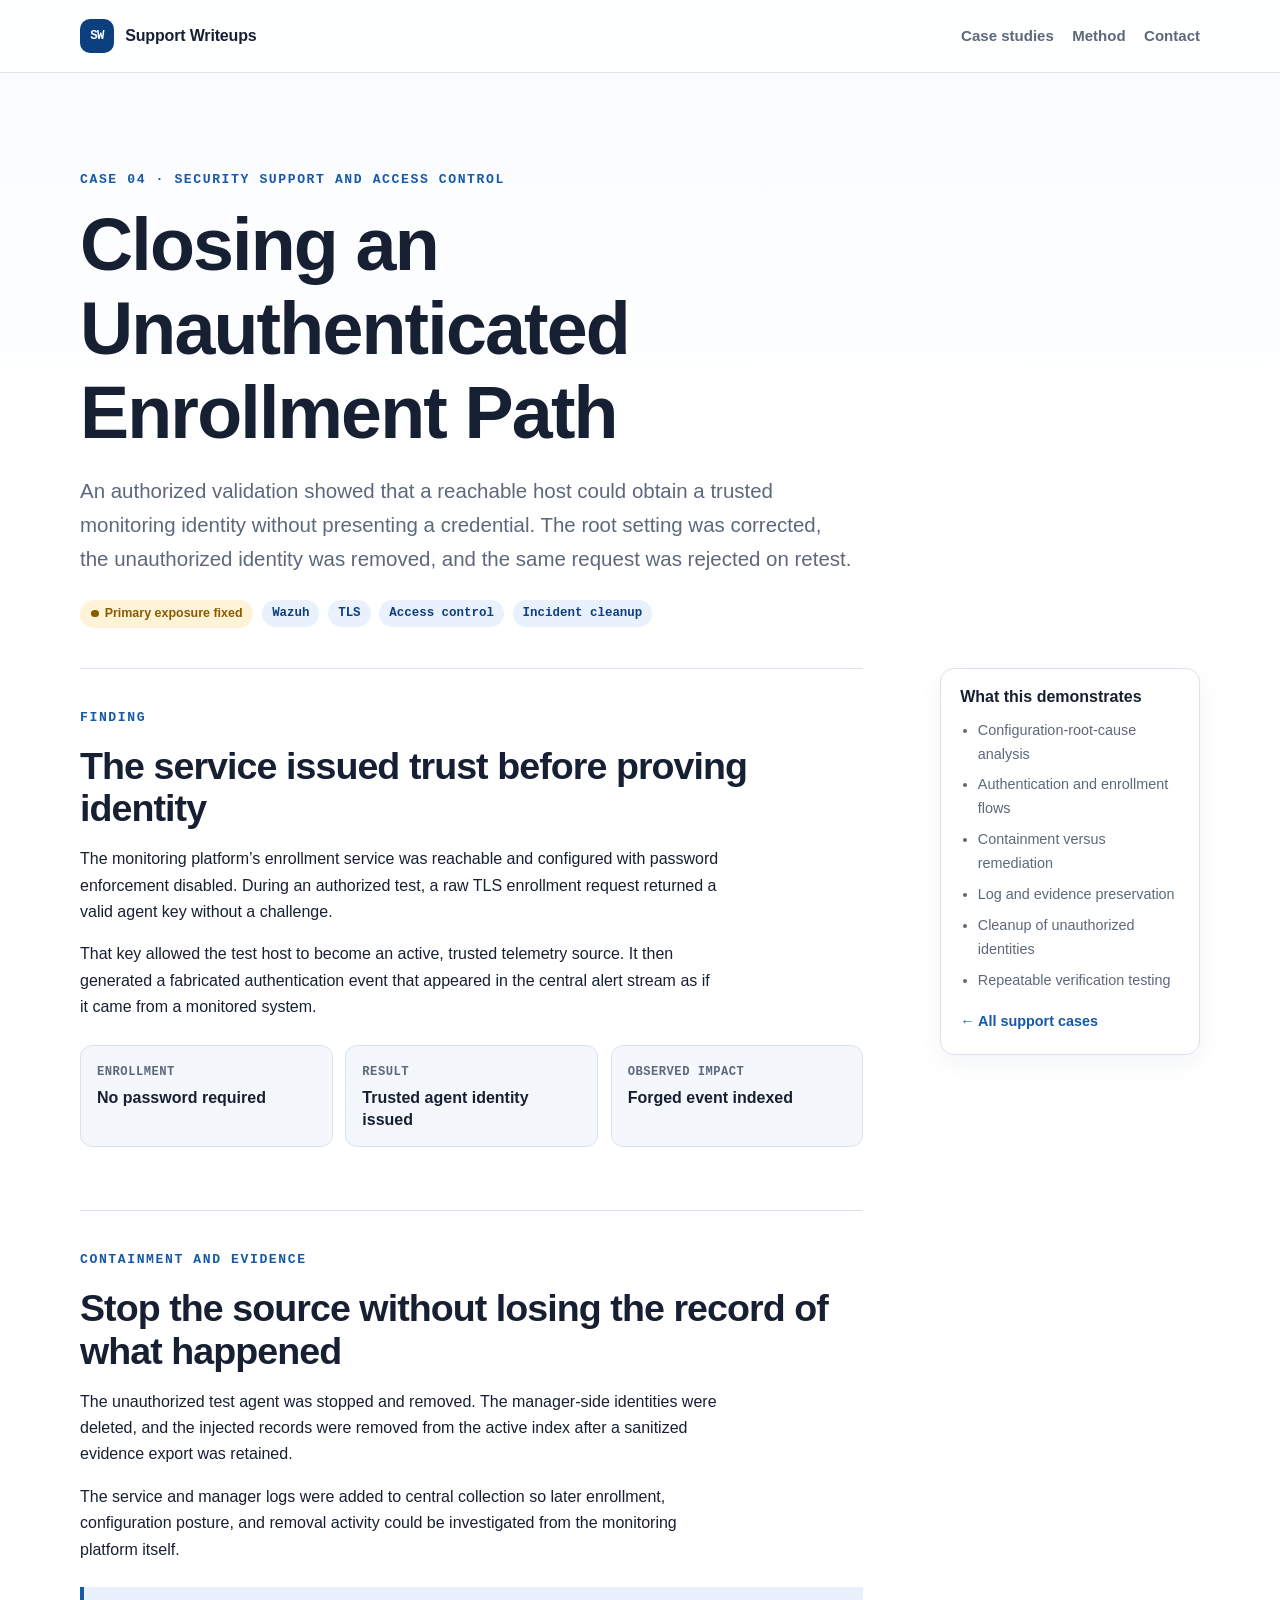
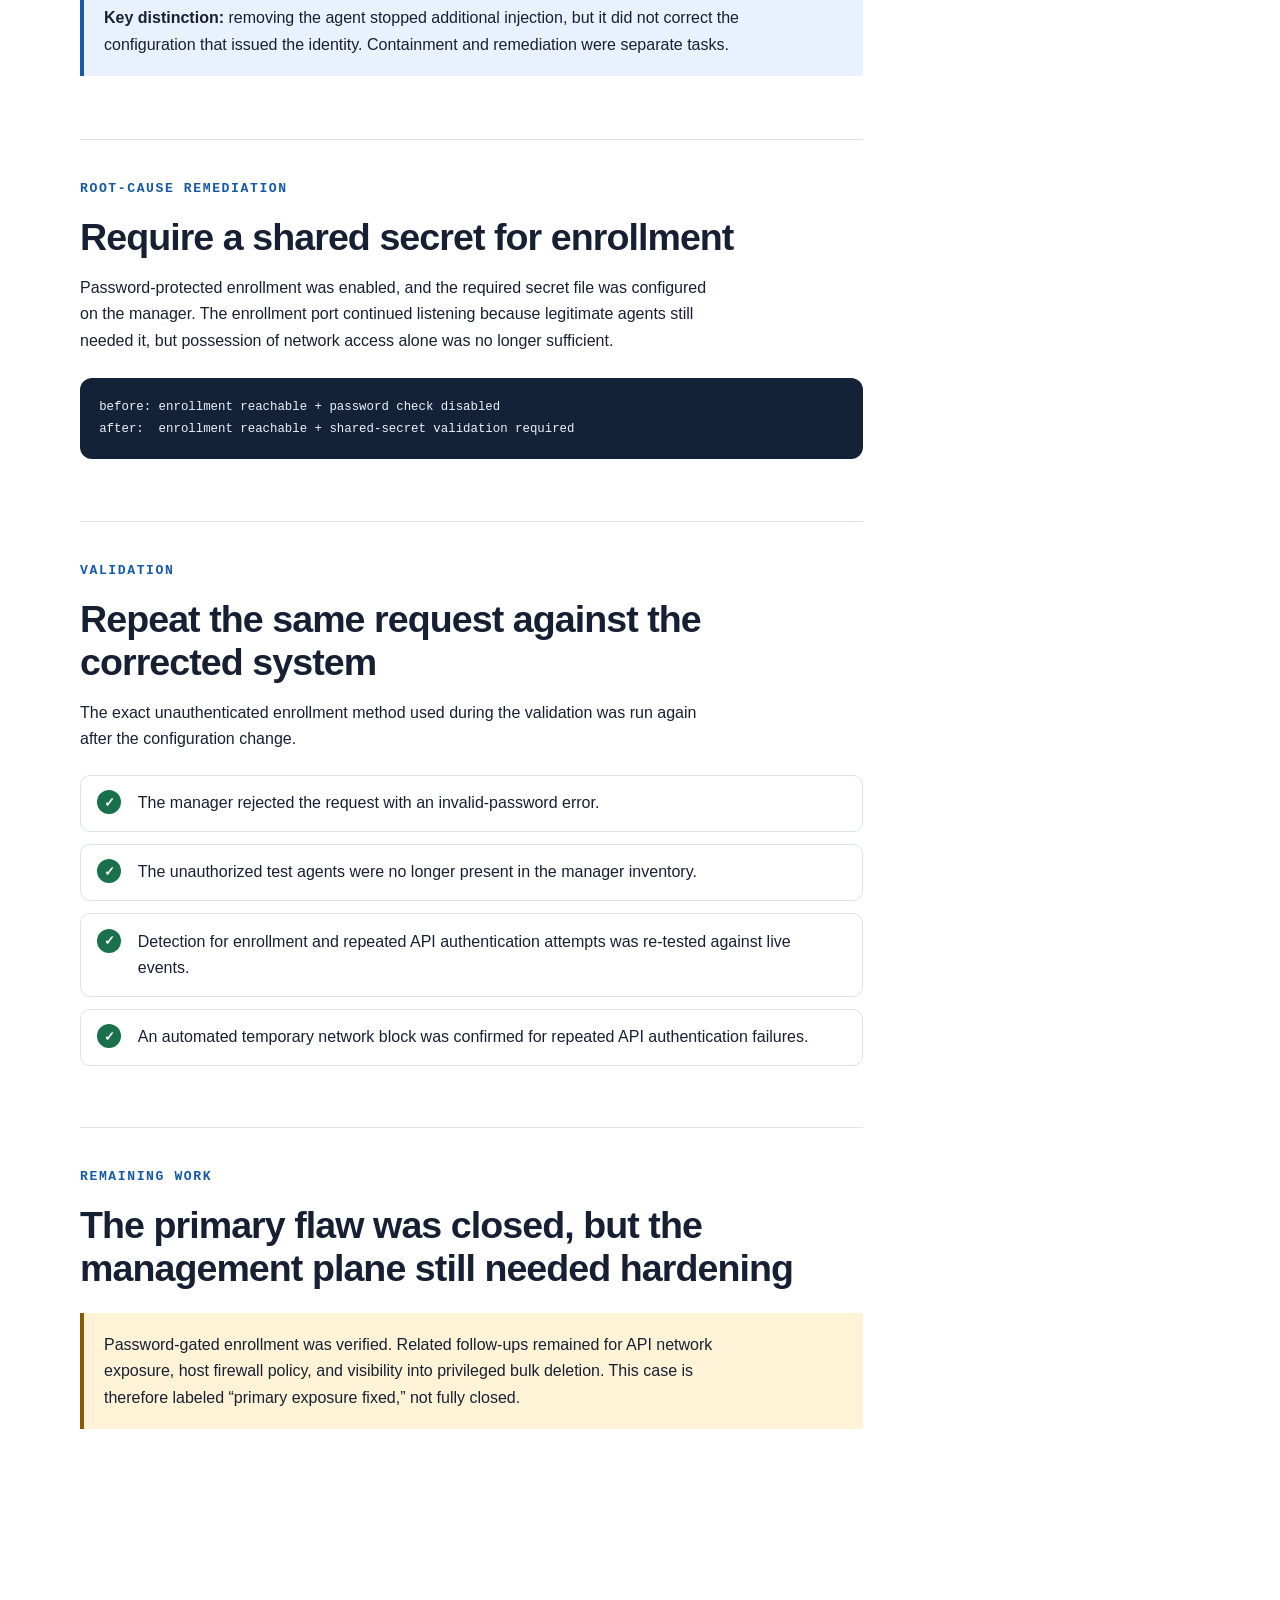
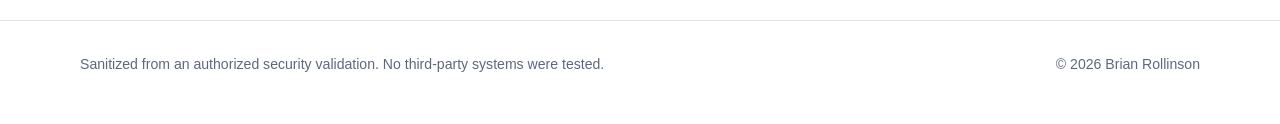
==== agent-enrollment-remediation.html @ 8604e7c5 "Create Support Writeups portfolio" ====
<!doctype html>
<html lang="en">
<head>
  <meta charset="utf-8">
  <meta name="viewport" content="width=device-width, initial-scale=1">
  <meta name="description" content="A security support case study: closing an unauthenticated agent-enrollment path, cleaning up the resulting records, and verifying the fix.">
  <title>Closing an Unauthenticated Enrollment Path | Support Writeups</title>
  <link rel="icon" type="image/svg+xml" href="favicon.svg">
  <link rel="stylesheet" href="styles.css">
</head>
<body>
  <a class="skip-link" href="#main">Skip to content</a>
  <header class="site-header">
    <nav class="nav" aria-label="Primary navigation">
      <a class="brand" href="index.html"><span class="brand-mark" aria-hidden="true">SW</span><span>Support Writeups</span></a>
      <div class="nav-links"><a href="index.html#cases">Case studies</a><a href="index.html#method">Method</a><a href="mailto:brianrolly@icloud.com">Contact</a></div>
    </nav>
  </header>

  <main id="main" class="page">
    <header class="article-hero">
      <p class="eyebrow">Case 04 · Security Support and Access Control</p>
      <h1>Closing an Unauthenticated Enrollment Path</h1>
      <p class="lede">An authorized validation showed that a reachable host could obtain a trusted monitoring identity without presenting a credential. The root setting was corrected, the unauthorized identity was removed, and the same request was rejected on retest.</p>
      <div class="meta-row">
        <span class="status partial">Primary exposure fixed</span>
        <span class="tag">Wazuh</span><span class="tag">TLS</span><span class="tag">Access control</span><span class="tag">Incident cleanup</span>
      </div>
    </header>

    <div class="article-layout">
      <article class="article">
        <section>
          <p class="eyebrow">Finding</p>
          <h2>The service issued trust before proving identity</h2>
          <p>The monitoring platform’s enrollment service was reachable and configured with password enforcement disabled. During an authorized test, a raw TLS enrollment request returned a valid agent key without a challenge.</p>
          <p>That key allowed the test host to become an active, trusted telemetry source. It then generated a fabricated authentication event that appeared in the central alert stream as if it came from a monitored system.</p>
          <div class="fact-grid">
            <div class="fact"><span>Enrollment</span><strong>No password required</strong></div>
            <div class="fact"><span>Result</span><strong>Trusted agent identity issued</strong></div>
            <div class="fact"><span>Observed impact</span><strong>Forged event indexed</strong></div>
          </div>
        </section>

        <section>
          <p class="eyebrow">Containment and evidence</p>
          <h2>Stop the source without losing the record of what happened</h2>
          <p>The unauthorized test agent was stopped and removed. The manager-side identities were deleted, and the injected records were removed from the active index after a sanitized evidence export was retained.</p>
          <p>The service and manager logs were added to central collection so later enrollment, configuration posture, and removal activity could be investigated from the monitoring platform itself.</p>
          <div class="callout"><p><strong>Key distinction:</strong> removing the agent stopped additional injection, but it did not correct the configuration that issued the identity. Containment and remediation were separate tasks.</p></div>
        </section>

        <section>
          <p class="eyebrow">Root-cause remediation</p>
          <h2>Require a shared secret for enrollment</h2>
          <p>Password-protected enrollment was enabled, and the required secret file was configured on the manager. The enrollment port continued listening because legitimate agents still needed it, but possession of network access alone was no longer sufficient.</p>
          <pre><code>before: enrollment reachable + password check disabled
after:  enrollment reachable + shared-secret validation required</code></pre>
        </section>

        <section>
          <p class="eyebrow">Validation</p>
          <h2>Repeat the same request against the corrected system</h2>
          <p>The exact unauthenticated enrollment method used during the validation was run again after the configuration change.</p>
          <div class="result-list">
            <div class="result"><span class="result-mark">✓</span><div>The manager rejected the request with an invalid-password error.</div></div>
            <div class="result"><span class="result-mark">✓</span><div>The unauthorized test agents were no longer present in the manager inventory.</div></div>
            <div class="result"><span class="result-mark">✓</span><div>Detection for enrollment and repeated API authentication attempts was re-tested against live events.</div></div>
            <div class="result"><span class="result-mark">✓</span><div>An automated temporary network block was confirmed for repeated API authentication failures.</div></div>
          </div>
        </section>

        <section>
          <p class="eyebrow">Remaining work</p>
          <h2>The primary flaw was closed, but the management plane still needed hardening</h2>
          <div class="callout warning"><p>Password-gated enrollment was verified. Related follow-ups remained for API network exposure, host firewall policy, and visibility into privileged bulk deletion. This case is therefore labeled “primary exposure fixed,” not fully closed.</p></div>
        </section>
      </article>

      <aside class="article-aside" aria-label="Case summary">
        <h2>What this demonstrates</h2>
        <ul>
          <li>Configuration-root-cause analysis</li>
          <li>Authentication and enrollment flows</li>
          <li>Containment versus remediation</li>
          <li>Log and evidence preservation</li>
          <li>Cleanup of unauthorized identities</li>
          <li>Repeatable verification testing</li>
        </ul>
        <a class="back" href="index.html#cases">← All support cases</a>
      </aside>
    </div>
  </main>

  <footer class="site-footer"><div class="footer-inner"><p>Sanitized from an authorized security validation. No third-party systems were tested.</p><p>© 2026 Brian Rollinson</p></div></footer>
</body>
</html>
---- styles.css ----
:root {
  color-scheme: light;
  --ink: #172033;
  --muted: #5d687c;
  --subtle: #f4f7fb;
  --paper: #ffffff;
  --line: #dbe2ec;
  --blue: #1559a8;
  --blue-dark: #0c3f7d;
  --blue-soft: #e8f1fc;
  --green: #19704a;
  --green-soft: #e7f5ed;
  --amber: #8a5a00;
  --amber-soft: #fff3d7;
  --red: #a23b3b;
  --red-soft: #fbecec;
  --shadow: 0 16px 42px rgba(25, 42, 70, 0.09);
  --radius: 16px;
  --mono: ui-monospace, SFMono-Regular, Menlo, Monaco, Consolas, "Liberation Mono", monospace;
  --sans: Inter, ui-sans-serif, -apple-system, BlinkMacSystemFont, "Segoe UI", sans-serif;
}

* {
  box-sizing: border-box;
}

html {
  scroll-behavior: smooth;
}

body {
  margin: 0;
  color: var(--ink);
  background:
    linear-gradient(180deg, #f8fbff 0, #ffffff 30rem),
    var(--paper);
  font-family: var(--sans);
  font-size: 1rem;
  line-height: 1.65;
  text-rendering: optimizeLegibility;
}

a {
  color: var(--blue);
  text-underline-offset: 0.18em;
}

a:hover {
  color: var(--blue-dark);
}

a:focus-visible {
  outline: 3px solid rgba(21, 89, 168, 0.35);
  outline-offset: 4px;
  border-radius: 4px;
}

.skip-link {
  position: fixed;
  left: 1rem;
  top: -4rem;
  z-index: 100;
  padding: 0.7rem 1rem;
  border-radius: 8px;
  color: #fff;
  background: var(--blue-dark);
  font-weight: 700;
}

.skip-link:focus {
  top: 1rem;
}

.site-header {
  border-bottom: 1px solid rgba(219, 226, 236, 0.9);
  background: rgba(255, 255, 255, 0.92);
}

.nav {
  width: min(1120px, calc(100% - 2rem));
  margin: 0 auto;
  min-height: 72px;
  display: flex;
  align-items: center;
  justify-content: space-between;
  gap: 1.5rem;
}

.brand {
  display: inline-flex;
  align-items: center;
  gap: 0.7rem;
  color: var(--ink);
  font-weight: 800;
  text-decoration: none;
  letter-spacing: -0.01em;
}

.brand-mark {
  width: 34px;
  height: 34px;
  display: grid;
  place-items: center;
  border-radius: 10px;
  color: #fff;
  background: var(--blue-dark);
  font-family: var(--mono);
  font-size: 0.78rem;
  letter-spacing: -0.06em;
}

.nav-links {
  display: flex;
  align-items: center;
  gap: 1.15rem;
  font-size: 0.94rem;
  font-weight: 650;
}

.nav-links a {
  color: var(--muted);
  text-decoration: none;
}

.nav-links a:hover,
.nav-links a[aria-current="page"] {
  color: var(--blue-dark);
}

.page {
  width: min(1120px, calc(100% - 2rem));
  margin: 0 auto;
}

.hero {
  display: grid;
  grid-template-columns: minmax(0, 1.4fr) minmax(280px, 0.6fr);
  gap: clamp(2rem, 6vw, 5rem);
  padding: clamp(4rem, 9vw, 7.5rem) 0 4.5rem;
  align-items: end;
}

.eyebrow {
  margin: 0 0 0.8rem;
  color: var(--blue);
  font-family: var(--mono);
  font-size: 0.82rem;
  font-weight: 800;
  letter-spacing: 0.12em;
  text-transform: uppercase;
}

h1,
h2,
h3 {
  margin-top: 0;
  line-height: 1.14;
  letter-spacing: -0.025em;
}

h1 {
  max-width: 14ch;
  margin-bottom: 1.2rem;
  font-size: clamp(2.7rem, 7vw, 5.7rem);
}

.article-hero h1 {
  max-width: 18ch;
  font-size: clamp(2.35rem, 6vw, 4.6rem);
}

h2 {
  margin-bottom: 1rem;
  font-size: clamp(1.65rem, 4vw, 2.35rem);
}

h3 {
  margin-bottom: 0.6rem;
  font-size: 1.15rem;
}

.lede {
  max-width: 68ch;
  margin: 0;
  color: var(--muted);
  font-size: clamp(1.08rem, 2.2vw, 1.28rem);
  line-height: 1.65;
}

.hero-note {
  padding: 1.2rem 1.25rem;
  border: 1px solid var(--line);
  border-radius: var(--radius);
  background: rgba(255, 255, 255, 0.78);
  box-shadow: var(--shadow);
}

.hero-note strong {
  display: block;
  margin-bottom: 0.45rem;
  color: var(--ink);
}

.hero-note p {
  margin: 0;
  color: var(--muted);
  font-size: 0.94rem;
}

.section {
  padding: 4.5rem 0;
  border-top: 1px solid var(--line);
}

.section-heading {
  display: flex;
  align-items: end;
  justify-content: space-between;
  gap: 2rem;
  margin-bottom: 2rem;
}

.section-heading p {
  max-width: 54ch;
  margin: 0;
  color: var(--muted);
}

.case-grid {
  display: grid;
  grid-template-columns: repeat(2, minmax(0, 1fr));
  gap: 1.25rem;
}

.case-card {
  min-height: 100%;
  display: flex;
  flex-direction: column;
  padding: clamp(1.35rem, 3vw, 2rem);
  border: 1px solid var(--line);
  border-radius: var(--radius);
  color: inherit;
  background: var(--paper);
  box-shadow: 0 8px 24px rgba(25, 42, 70, 0.05);
  text-decoration: none;
  transition: transform 160ms ease, border-color 160ms ease, box-shadow 160ms ease;
}

.case-card:hover {
  transform: translateY(-3px);
  border-color: #b2c5de;
  box-shadow: var(--shadow);
  color: inherit;
}

.card-top,
.meta-row {
  display: flex;
  flex-wrap: wrap;
  align-items: center;
  gap: 0.55rem;
}

.card-top {
  justify-content: space-between;
  margin-bottom: 1.5rem;
}

.case-number {
  color: var(--muted);
  font-family: var(--mono);
  font-size: 0.82rem;
  font-weight: 700;
}

.status,
.tag {
  display: inline-flex;
  align-items: center;
  width: fit-content;
  border-radius: 999px;
  font-size: 0.78rem;
  font-weight: 800;
  line-height: 1;
}

.status {
  gap: 0.38rem;
  padding: 0.48rem 0.68rem;
}

.status::before {
  content: "";
  width: 0.48rem;
  height: 0.48rem;
  border-radius: 50%;
  background: currentColor;
}

.status.resolved {
  color: var(--green);
  background: var(--green-soft);
}

.status.partial {
  color: var(--amber);
  background: var(--amber-soft);
}

.status.open {
  color: var(--red);
  background: var(--red-soft);
}

.case-card h3 {
  max-width: 24ch;
  margin-bottom: 0.85rem;
  font-size: clamp(1.35rem, 3vw, 1.8rem);
}

.case-card > p {
  margin: 0 0 1.5rem;
  color: var(--muted);
}

.tag-list {
  display: flex;
  flex-wrap: wrap;
  gap: 0.45rem;
  margin-top: auto;
}

.tag {
  padding: 0.44rem 0.62rem;
  color: var(--blue-dark);
  background: var(--blue-soft);
  font-family: var(--mono);
  font-weight: 700;
}

.case-card .read-more {
  margin-top: 1.35rem;
  color: var(--blue);
  font-weight: 800;
}

.method-grid {
  display: grid;
  grid-template-columns: repeat(4, minmax(0, 1fr));
  gap: 1rem;
}

.method-step {
  padding: 1.25rem;
  border-top: 3px solid var(--blue);
  background: var(--subtle);
}

.method-step span {
  display: block;
  margin-bottom: 0.75rem;
  color: var(--blue);
  font-family: var(--mono);
  font-size: 0.82rem;
  font-weight: 800;
}

.method-step p {
  margin: 0;
  color: var(--muted);
  font-size: 0.94rem;
}

.contact-panel {
  display: flex;
  align-items: center;
  justify-content: space-between;
  gap: 2rem;
  padding: clamp(1.5rem, 4vw, 2.4rem);
  border-radius: var(--radius);
  color: #fff;
  background: var(--blue-dark);
}

.contact-panel h2 {
  margin-bottom: 0.45rem;
}

.contact-panel p {
  max-width: 60ch;
  margin: 0;
  color: #dbe9f9;
}

.button {
  display: inline-flex;
  align-items: center;
  justify-content: center;
  min-height: 46px;
  padding: 0.7rem 1rem;
  border-radius: 10px;
  color: var(--blue-dark);
  background: #fff;
  font-weight: 800;
  text-decoration: none;
  white-space: nowrap;
}

.button:hover {
  color: var(--blue-dark);
  background: #edf5ff;
}

.site-footer {
  margin-top: 4rem;
  border-top: 1px solid var(--line);
}

.footer-inner {
  width: min(1120px, calc(100% - 2rem));
  margin: 0 auto;
  padding: 2rem 0 3rem;
  display: flex;
  justify-content: space-between;
  gap: 2rem;
  color: var(--muted);
  font-size: 0.88rem;
}

.footer-inner p {
  max-width: 72ch;
  margin: 0;
}

/* Article pages */
.article-hero {
  max-width: 900px;
  padding: clamp(3.5rem, 8vw, 6rem) 0 2.5rem;
}

.article-hero .lede {
  margin-bottom: 1.5rem;
}

.article-layout {
  display: grid;
  grid-template-columns: minmax(0, 1fr) 260px;
  gap: clamp(2rem, 6vw, 5rem);
  align-items: start;
  padding-bottom: 4rem;
}

.article {
  min-width: 0;
}

.article section {
  padding: 2.4rem 0;
  border-top: 1px solid var(--line);
}

.article p,
.article li {
  max-width: 72ch;
}

.article p {
  margin: 0 0 1rem;
}

.article ul,
.article ol {
  padding-left: 1.35rem;
}

.article li + li {
  margin-top: 0.55rem;
}

.fact-grid {
  display: grid;
  grid-template-columns: repeat(3, minmax(0, 1fr));
  gap: 0.8rem;
  margin: 1.5rem 0;
}

.fact {
  padding: 1rem;
  border: 1px solid var(--line);
  border-radius: 12px;
  background: var(--subtle);
}

.fact span {
  display: block;
  margin-bottom: 0.35rem;
  color: var(--muted);
  font-family: var(--mono);
  font-size: 0.76rem;
  font-weight: 800;
  letter-spacing: 0.04em;
  text-transform: uppercase;
}

.fact strong {
  display: block;
  line-height: 1.35;
}

.callout {
  margin: 1.5rem 0;
  padding: 1.15rem 1.25rem;
  border-left: 4px solid var(--blue);
  background: var(--blue-soft);
}

.callout.warning {
  border-color: var(--amber);
  background: var(--amber-soft);
}

.callout.open {
  border-color: var(--red);
  background: var(--red-soft);
}

.callout p:last-child {
  margin-bottom: 0;
}

pre {
  max-width: 100%;
  overflow-x: auto;
  margin: 1.5rem 0;
  padding: 1.1rem 1.2rem;
  border-radius: 12px;
  color: #e9f2ff;
  background: #142238;
  font-family: var(--mono);
  font-size: 0.86rem;
  line-height: 1.65;
}

code {
  padding: 0.12em 0.32em;
  border-radius: 5px;
  color: var(--blue-dark);
  background: var(--blue-soft);
  font-family: var(--mono);
  font-size: 0.9em;
}

pre code {
  padding: 0;
  color: inherit;
  background: transparent;
}

.result-list {
  display: grid;
  gap: 0.75rem;
  margin: 1.4rem 0;
}

.result {
  display: grid;
  grid-template-columns: 28px minmax(0, 1fr);
  gap: 0.8rem;
  align-items: start;
  padding: 0.9rem 1rem;
  border: 1px solid var(--line);
  border-radius: 10px;
}

.result-mark {
  width: 24px;
  height: 24px;
  display: grid;
  place-items: center;
  border-radius: 50%;
  color: #fff;
  background: var(--green);
  font-size: 0.8rem;
  font-weight: 900;
}

.article-aside {
  position: sticky;
  top: 1rem;
  padding: 1.2rem;
  border: 1px solid var(--line);
  border-radius: 14px;
  background: var(--paper);
  box-shadow: 0 8px 24px rgba(25, 42, 70, 0.05);
}

.article-aside h2 {
  margin-bottom: 0.8rem;
  font-size: 1rem;
  letter-spacing: 0;
}

.article-aside ul {
  margin: 0;
  padding-left: 1.1rem;
  color: var(--muted);
  font-size: 0.9rem;
}

.article-aside li + li {
  margin-top: 0.45rem;
}

.article-aside .back {
  display: inline-block;
  margin-top: 1.1rem;
  font-size: 0.9rem;
  font-weight: 800;
  text-decoration: none;
}

@media (max-width: 850px) {
  .hero,
  .article-layout {
    grid-template-columns: 1fr;
  }

  .hero {
    align-items: start;
  }

  .hero-note {
    max-width: 620px;
  }

  .method-grid {
    grid-template-columns: repeat(2, minmax(0, 1fr));
  }

  .article-aside {
    position: static;
    order: -1;
  }
}

@media (max-width: 660px) {
  .nav {
    min-height: 64px;
  }

  .nav-links a:not(:last-child) {
    display: none;
  }

  .case-grid,
  .fact-grid,
  .method-grid {
    grid-template-columns: 1fr;
  }

  .section-heading,
  .contact-panel,
  .footer-inner {
    align-items: flex-start;
    flex-direction: column;
  }

  .section {
    padding: 3.5rem 0;
  }

  h1 {
    font-size: clamp(2.55rem, 16vw, 4.2rem);
  }
}

@media print {
  .site-header,
  .site-footer,
  .article-aside,
  .contact-panel {
    display: none;
  }

  body {
    background: #fff;
  }

  .page {
    width: 100%;
  }

  .article-layout {
    display: block;
  }

  a {
    color: inherit;
  }
}
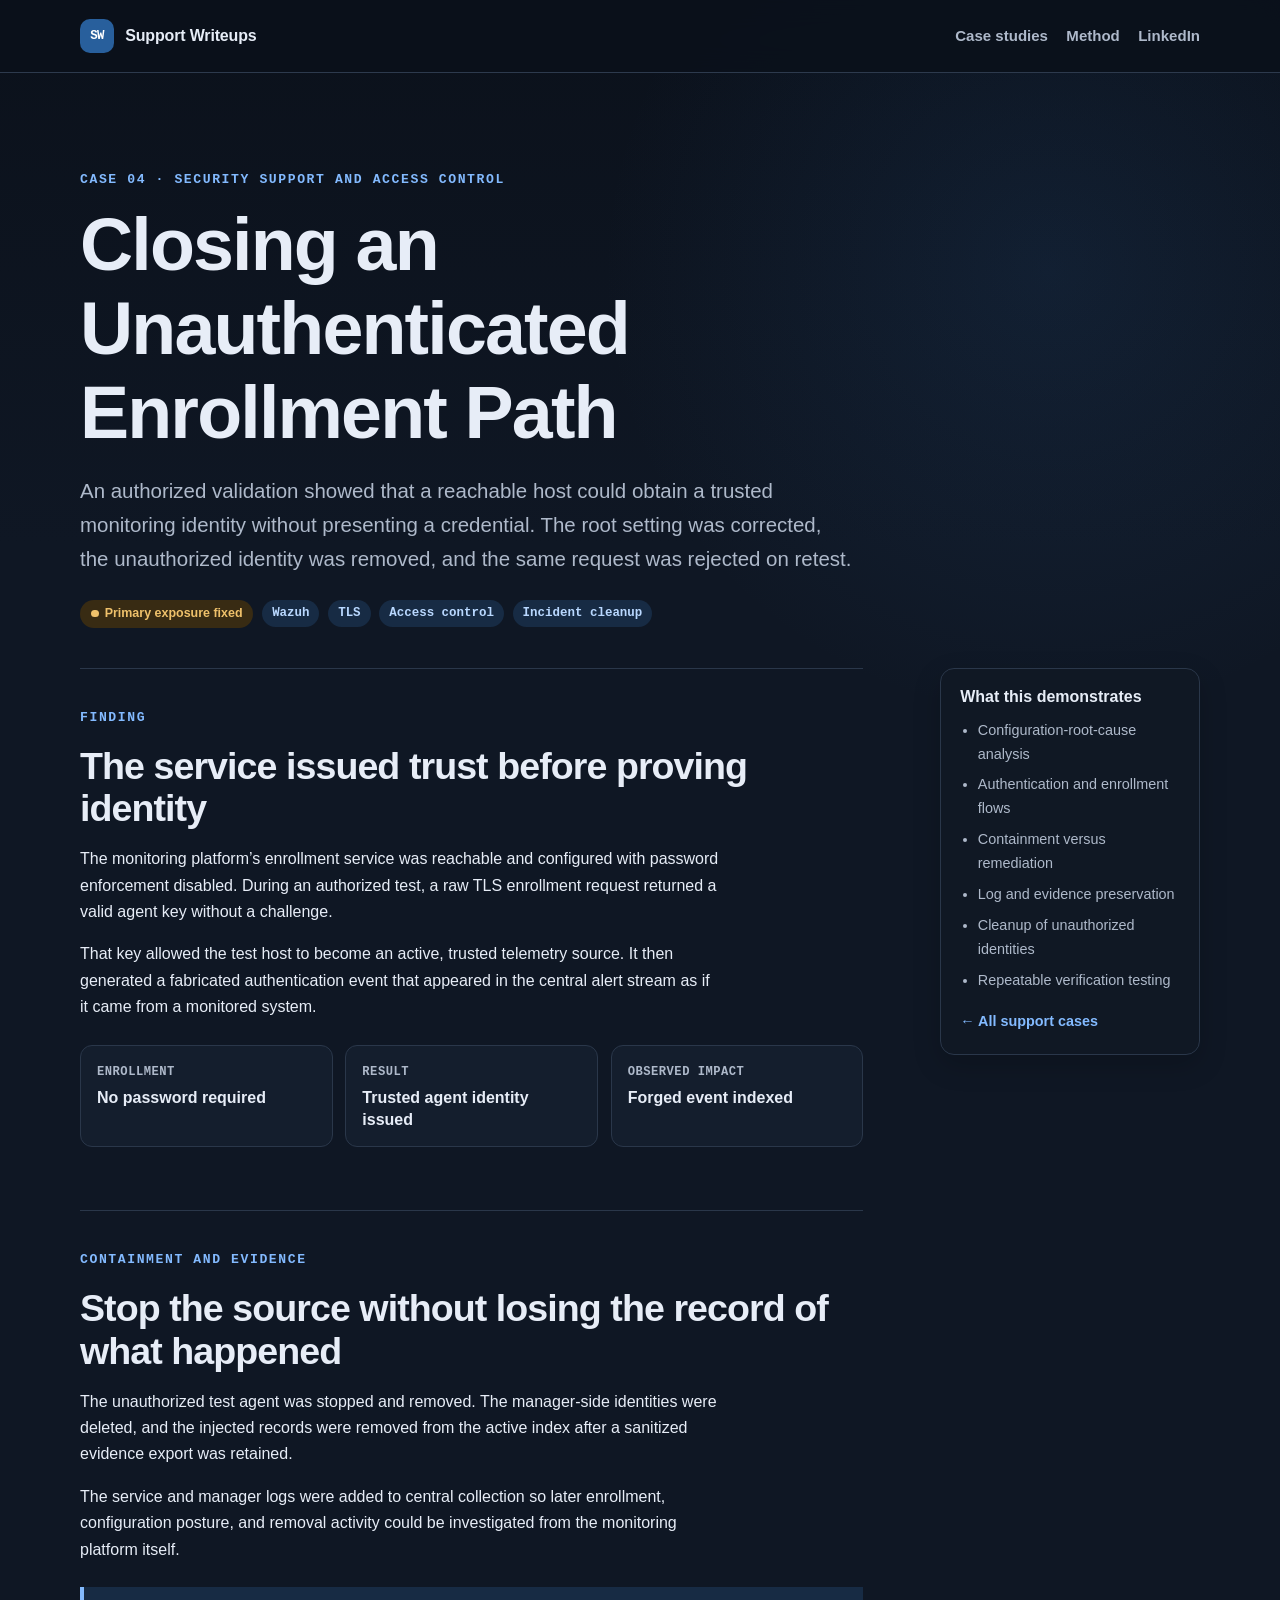
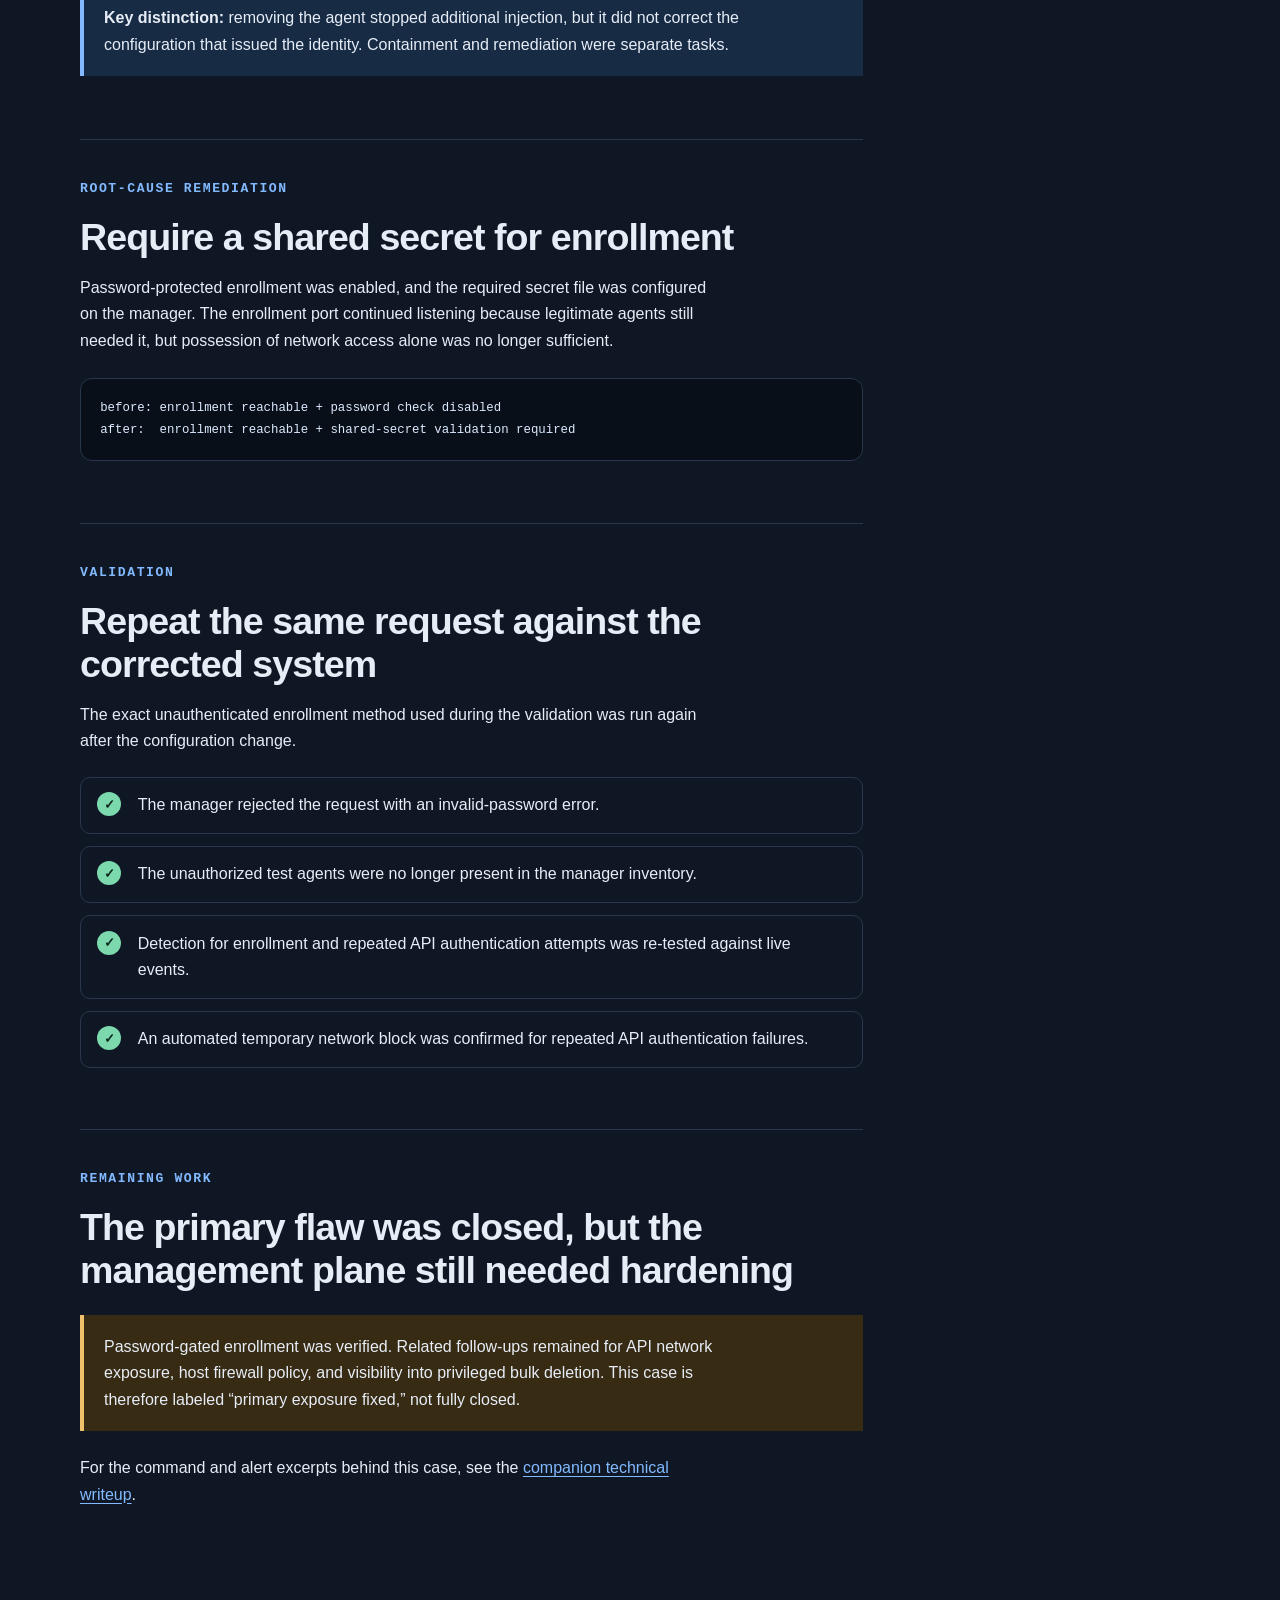
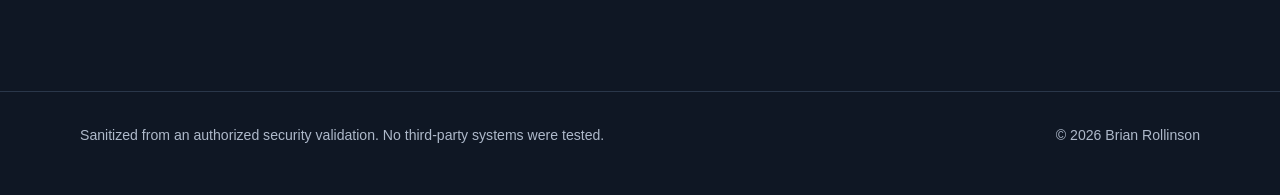
==== commit af069bf3: "Refresh support writeups and link LinkedIn profile" ====
--- a/agent-enrollment-remediation.html
+++ b/agent-enrollment-remediation.html
@@ -13,7 +13,7 @@
   <header class="site-header">
     <nav class="nav" aria-label="Primary navigation">
       <a class="brand" href="index.html"><span class="brand-mark" aria-hidden="true">SW</span><span>Support Writeups</span></a>
-      <div class="nav-links"><a href="index.html#cases">Case studies</a><a href="index.html#method">Method</a><a href="mailto:brianrolly@icloud.com">Contact</a></div>
+      <div class="nav-links"><a href="index.html#cases">Case studies</a><a href="index.html#method">Method</a><a href="https://www.linkedin.com/in/brian-rollinson-2079581b9/">LinkedIn</a></div>
     </nav>
   </header>
 
@@ -74,6 +74,7 @@
           <p class="eyebrow">Remaining work</p>
           <h2>The primary flaw was closed, but the management plane still needed hardening</h2>
           <div class="callout warning"><p>Password-gated enrollment was verified. Related follow-ups remained for API network exposure, host firewall policy, and visibility into privileged bulk deletion. This case is therefore labeled “primary exposure fixed,” not fully closed.</p></div>
+          <p>For the command and alert excerpts behind this case, see the <a href="https://brianrolly.github.io/soc-lab-writeups/rogue-agent-log-injection.html">companion technical writeup</a>.</p>
         </section>
       </article>
 
--- a/styles.css
+++ b/styles.css
@@ -1,20 +1,20 @@
 :root {
-  color-scheme: light;
-  --ink: #172033;
-  --muted: #5d687c;
-  --subtle: #f4f7fb;
-  --paper: #ffffff;
-  --line: #dbe2ec;
-  --blue: #1559a8;
-  --blue-dark: #0c3f7d;
-  --blue-soft: #e8f1fc;
-  --green: #19704a;
-  --green-soft: #e7f5ed;
-  --amber: #8a5a00;
-  --amber-soft: #fff3d7;
-  --red: #a23b3b;
-  --red-soft: #fbecec;
-  --shadow: 0 16px 42px rgba(25, 42, 70, 0.09);
+  color-scheme: dark;
+  --ink: #e7edf7;
+  --muted: #aeb9ca;
+  --subtle: #151e2d;
+  --paper: #101824;
+  --line: #2a374a;
+  --blue: #83baff;
+  --blue-dark: #285f9c;
+  --blue-soft: #172b44;
+  --green: #7bd9ad;
+  --green-soft: #143426;
+  --amber: #efc16b;
+  --amber-soft: #382b13;
+  --red: #ef9999;
+  --red-soft: #3a1d23;
+  --shadow: 0 18px 48px rgba(0, 0, 0, 0.3);
   --radius: 16px;
   --mono: ui-monospace, SFMono-Regular, Menlo, Monaco, Consolas, "Liberation Mono", monospace;
   --sans: Inter, ui-sans-serif, -apple-system, BlinkMacSystemFont, "Segoe UI", sans-serif;
@@ -32,7 +32,8 @@
   margin: 0;
   color: var(--ink);
   background:
-    linear-gradient(180deg, #f8fbff 0, #ffffff 30rem),
+    radial-gradient(circle at 82% 8%, rgba(48, 103, 166, 0.14), transparent 28rem),
+    linear-gradient(180deg, #0b111b 0, #0f1724 34rem),
     var(--paper);
   font-family: var(--sans);
   font-size: 1rem;
@@ -46,11 +47,16 @@
 }
 
 a:hover {
-  color: var(--blue-dark);
+  color: #b9d8ff;
+}
+
+::selection {
+  color: #f7fbff;
+  background: #2b639f;
 }
 
 a:focus-visible {
-  outline: 3px solid rgba(21, 89, 168, 0.35);
+  outline: 3px solid var(--blue);
   outline-offset: 4px;
   border-radius: 4px;
 }
@@ -73,7 +79,9 @@
 
 .site-header {
   border-bottom: 1px solid rgba(219, 226, 236, 0.9);
-  background: rgba(255, 255, 255, 0.92);
+  border-color: rgba(53, 68, 89, 0.82);
+  background: rgba(11, 17, 27, 0.9);
+  backdrop-filter: blur(14px);
 }
 
 .nav {
@@ -124,7 +132,7 @@
 
 .nav-links a:hover,
 .nav-links a[aria-current="page"] {
-  color: var(--blue-dark);
+  color: #d9eaff;
 }
 
 .page {
@@ -191,7 +199,7 @@
   padding: 1.2rem 1.25rem;
   border: 1px solid var(--line);
   border-radius: var(--radius);
-  background: rgba(255, 255, 255, 0.78);
+  background: rgba(18, 27, 41, 0.9);
   box-shadow: var(--shadow);
 }
 
@@ -241,14 +249,14 @@
   border-radius: var(--radius);
   color: inherit;
   background: var(--paper);
-  box-shadow: 0 8px 24px rgba(25, 42, 70, 0.05);
+  box-shadow: 0 10px 28px rgba(0, 0, 0, 0.18);
   text-decoration: none;
   transition: transform 160ms ease, border-color 160ms ease, box-shadow 160ms ease;
 }
 
 .case-card:hover {
   transform: translateY(-3px);
-  border-color: #b2c5de;
+  border-color: #4d6d94;
   box-shadow: var(--shadow);
   color: inherit;
 }
@@ -332,7 +340,7 @@
 
 .tag {
   padding: 0.44rem 0.62rem;
-  color: var(--blue-dark);
+  color: #b9d8ff;
   background: var(--blue-soft);
   font-family: var(--mono);
   font-weight: 700;
@@ -379,7 +387,9 @@
   padding: clamp(1.5rem, 4vw, 2.4rem);
   border-radius: var(--radius);
   color: #fff;
-  background: var(--blue-dark);
+  border: 1px solid #356da8;
+  background: linear-gradient(135deg, #173c67, #102947);
+  box-shadow: var(--shadow);
 }
 
 .contact-panel h2 {
@@ -389,7 +399,7 @@
 .contact-panel p {
   max-width: 60ch;
   margin: 0;
-  color: #dbe9f9;
+  color: #c8d9ed;
 }
 
 .button {
@@ -399,16 +409,16 @@
   min-height: 46px;
   padding: 0.7rem 1rem;
   border-radius: 10px;
-  color: var(--blue-dark);
-  background: #fff;
+  color: #0c315a;
+  background: #e8f1fc;
   font-weight: 800;
   text-decoration: none;
   white-space: nowrap;
 }
 
 .button:hover {
-  color: var(--blue-dark);
-  background: #edf5ff;
+  color: #081f3a;
+  background: #ffffff;
 }
 
 .site-footer {
@@ -488,7 +498,7 @@
   padding: 1rem;
   border: 1px solid var(--line);
   border-radius: 12px;
-  background: var(--subtle);
+  background: #141e2d;
 }
 
 .fact span {
@@ -534,8 +544,9 @@
   margin: 1.5rem 0;
   padding: 1.1rem 1.2rem;
   border-radius: 12px;
-  color: #e9f2ff;
-  background: #142238;
+  border: 1px solid #27364a;
+  color: #dceaff;
+  background: #090f18;
   font-family: var(--mono);
   font-size: 0.86rem;
   line-height: 1.65;
@@ -544,7 +555,7 @@
 code {
   padding: 0.12em 0.32em;
   border-radius: 5px;
-  color: var(--blue-dark);
+  color: #bedcff;
   background: var(--blue-soft);
   font-family: var(--mono);
   font-size: 0.9em;
@@ -578,7 +589,7 @@
   display: grid;
   place-items: center;
   border-radius: 50%;
-  color: #fff;
+  color: #10271d;
   background: var(--green);
   font-size: 0.8rem;
   font-weight: 900;
@@ -591,7 +602,7 @@
   border: 1px solid var(--line);
   border-radius: 14px;
   background: var(--paper);
-  box-shadow: 0 8px 24px rgba(25, 42, 70, 0.05);
+  box-shadow: 0 10px 28px rgba(0, 0, 0, 0.18);
 }
 
 .article-aside h2 {
@@ -675,6 +686,18 @@
 }
 
 @media print {
+  :root {
+    color-scheme: light;
+    --ink: #172033;
+    --muted: #5d687c;
+    --subtle: #f4f7fb;
+    --paper: #ffffff;
+    --line: #dbe2ec;
+    --blue: #1559a8;
+    --blue-dark: #0c3f7d;
+    --blue-soft: #e8f1fc;
+  }
+
   .site-header,
   .site-footer,
   .article-aside,
@@ -683,6 +706,7 @@
   }
 
   body {
+    color: var(--ink);
     background: #fff;
   }
 
@@ -698,4 +722,3 @@
     color: inherit;
   }
 }
-
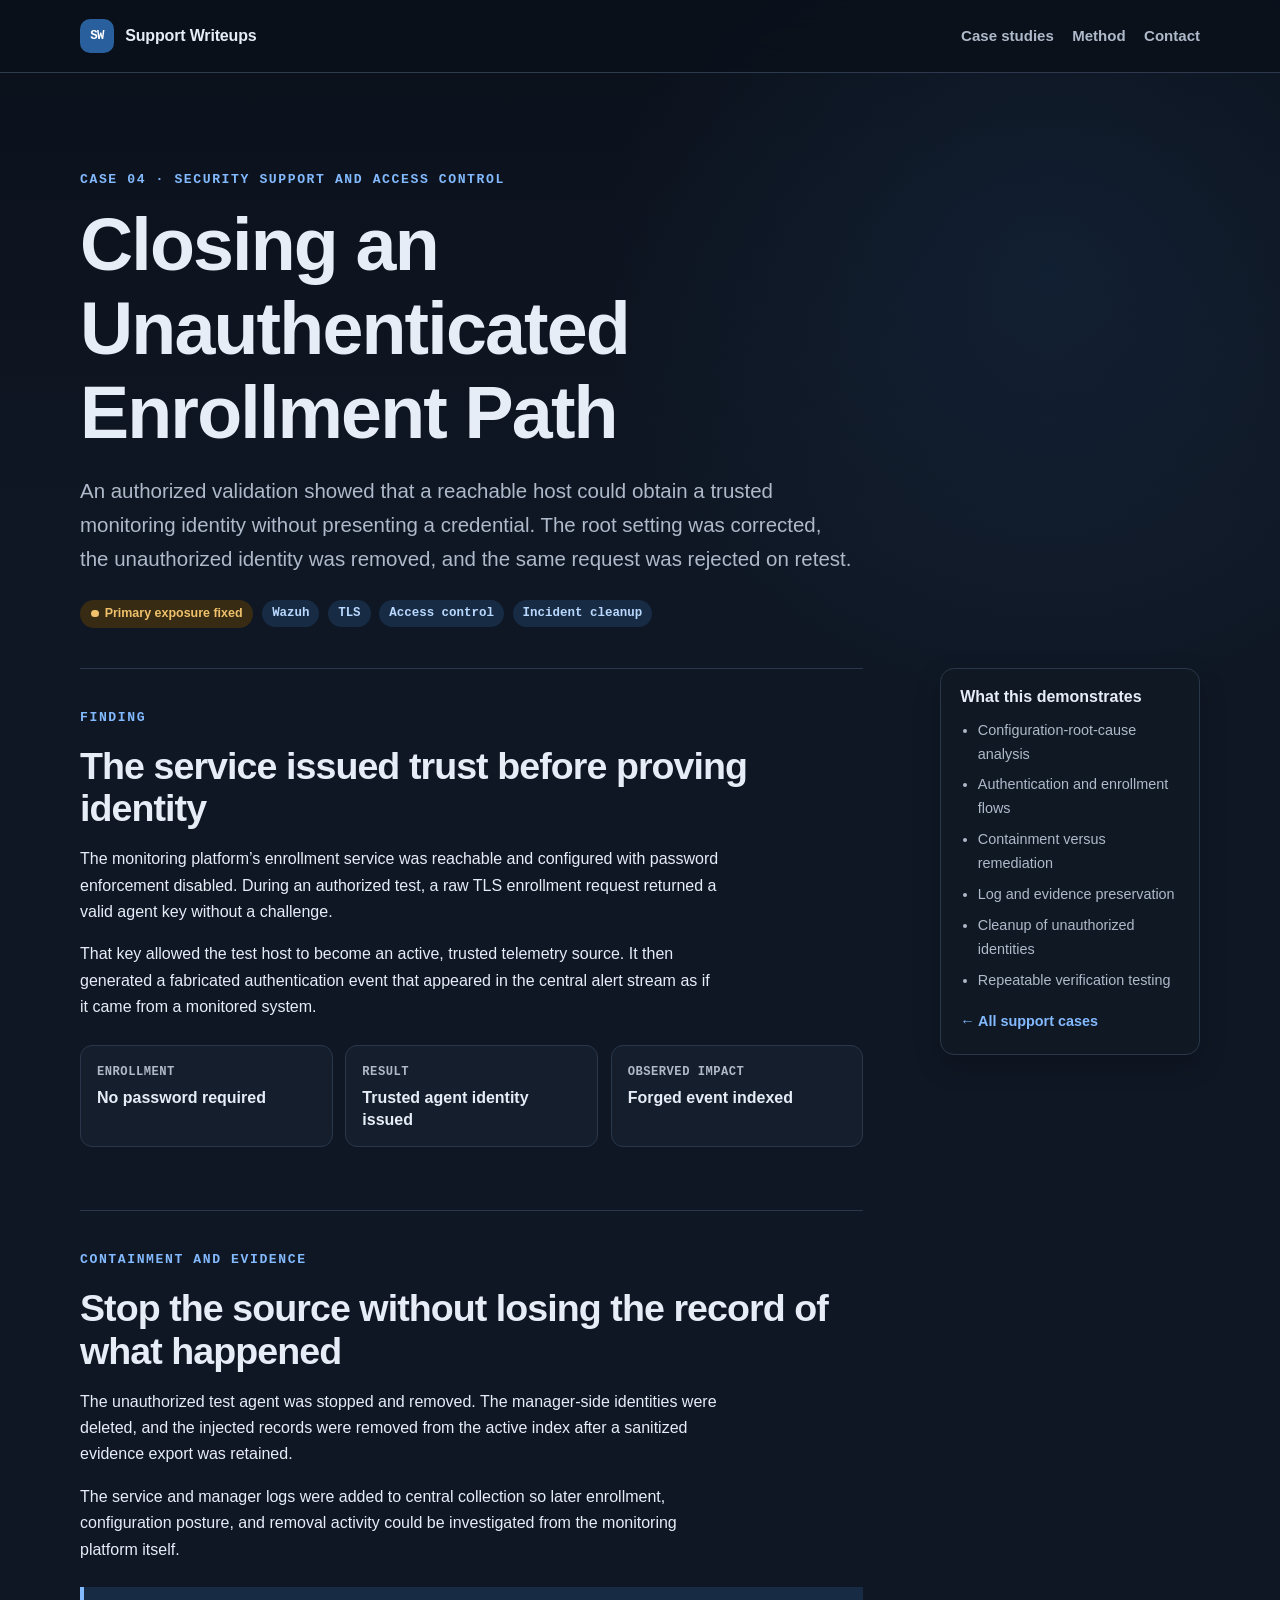
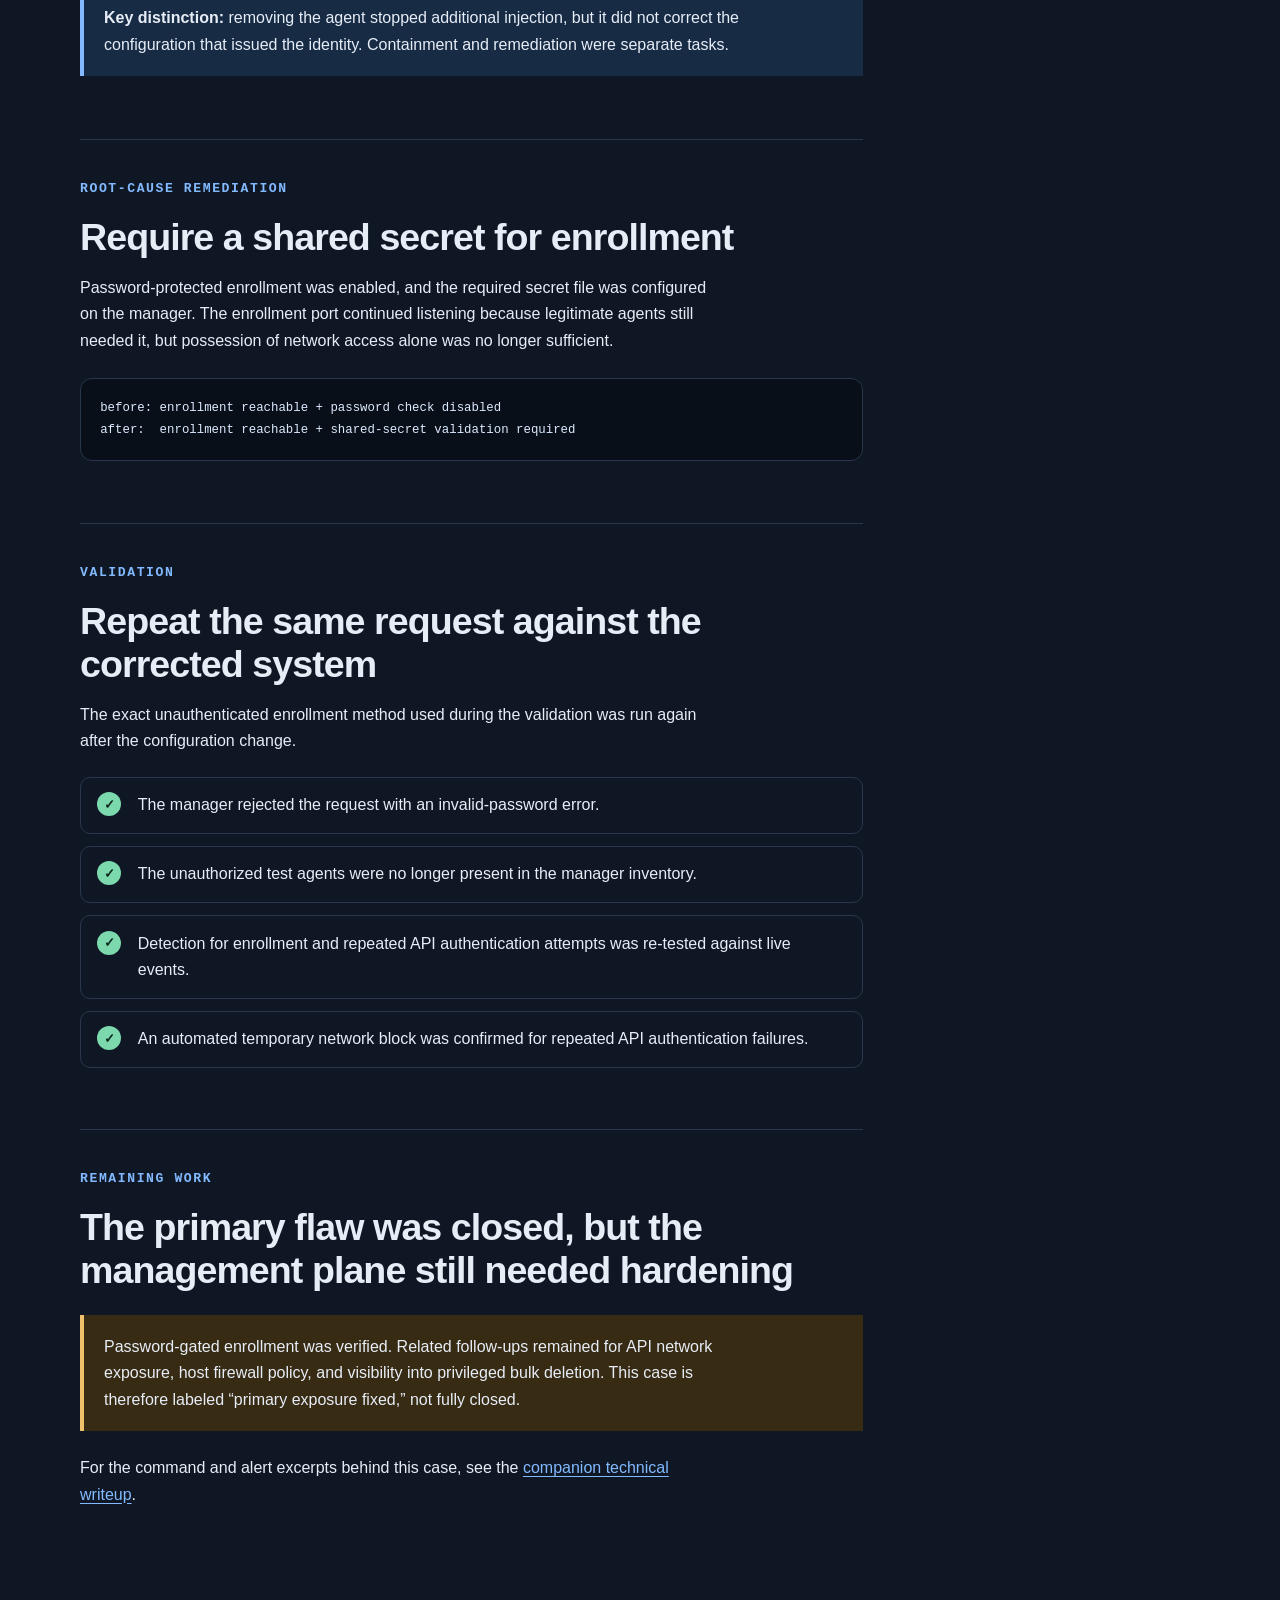
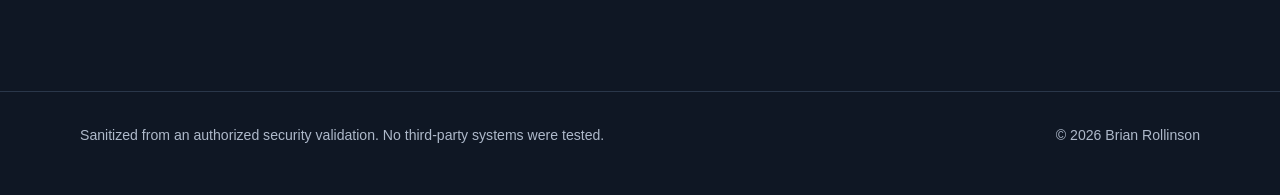
==== commit 0e8a3a36: "Restore email contact and document patching evidence" ====
--- a/agent-enrollment-remediation.html
+++ b/agent-enrollment-remediation.html
@@ -13,7 +13,7 @@
   <header class="site-header">
     <nav class="nav" aria-label="Primary navigation">
       <a class="brand" href="index.html"><span class="brand-mark" aria-hidden="true">SW</span><span>Support Writeups</span></a>
-      <div class="nav-links"><a href="index.html#cases">Case studies</a><a href="index.html#method">Method</a><a href="https://www.linkedin.com/in/brian-rollinson-2079581b9/">LinkedIn</a></div>
+      <div class="nav-links"><a href="index.html#cases">Case studies</a><a href="index.html#method">Method</a><a href="mailto:brianrolly@icloud.com">Contact</a></div>
     </nav>
   </header>
 
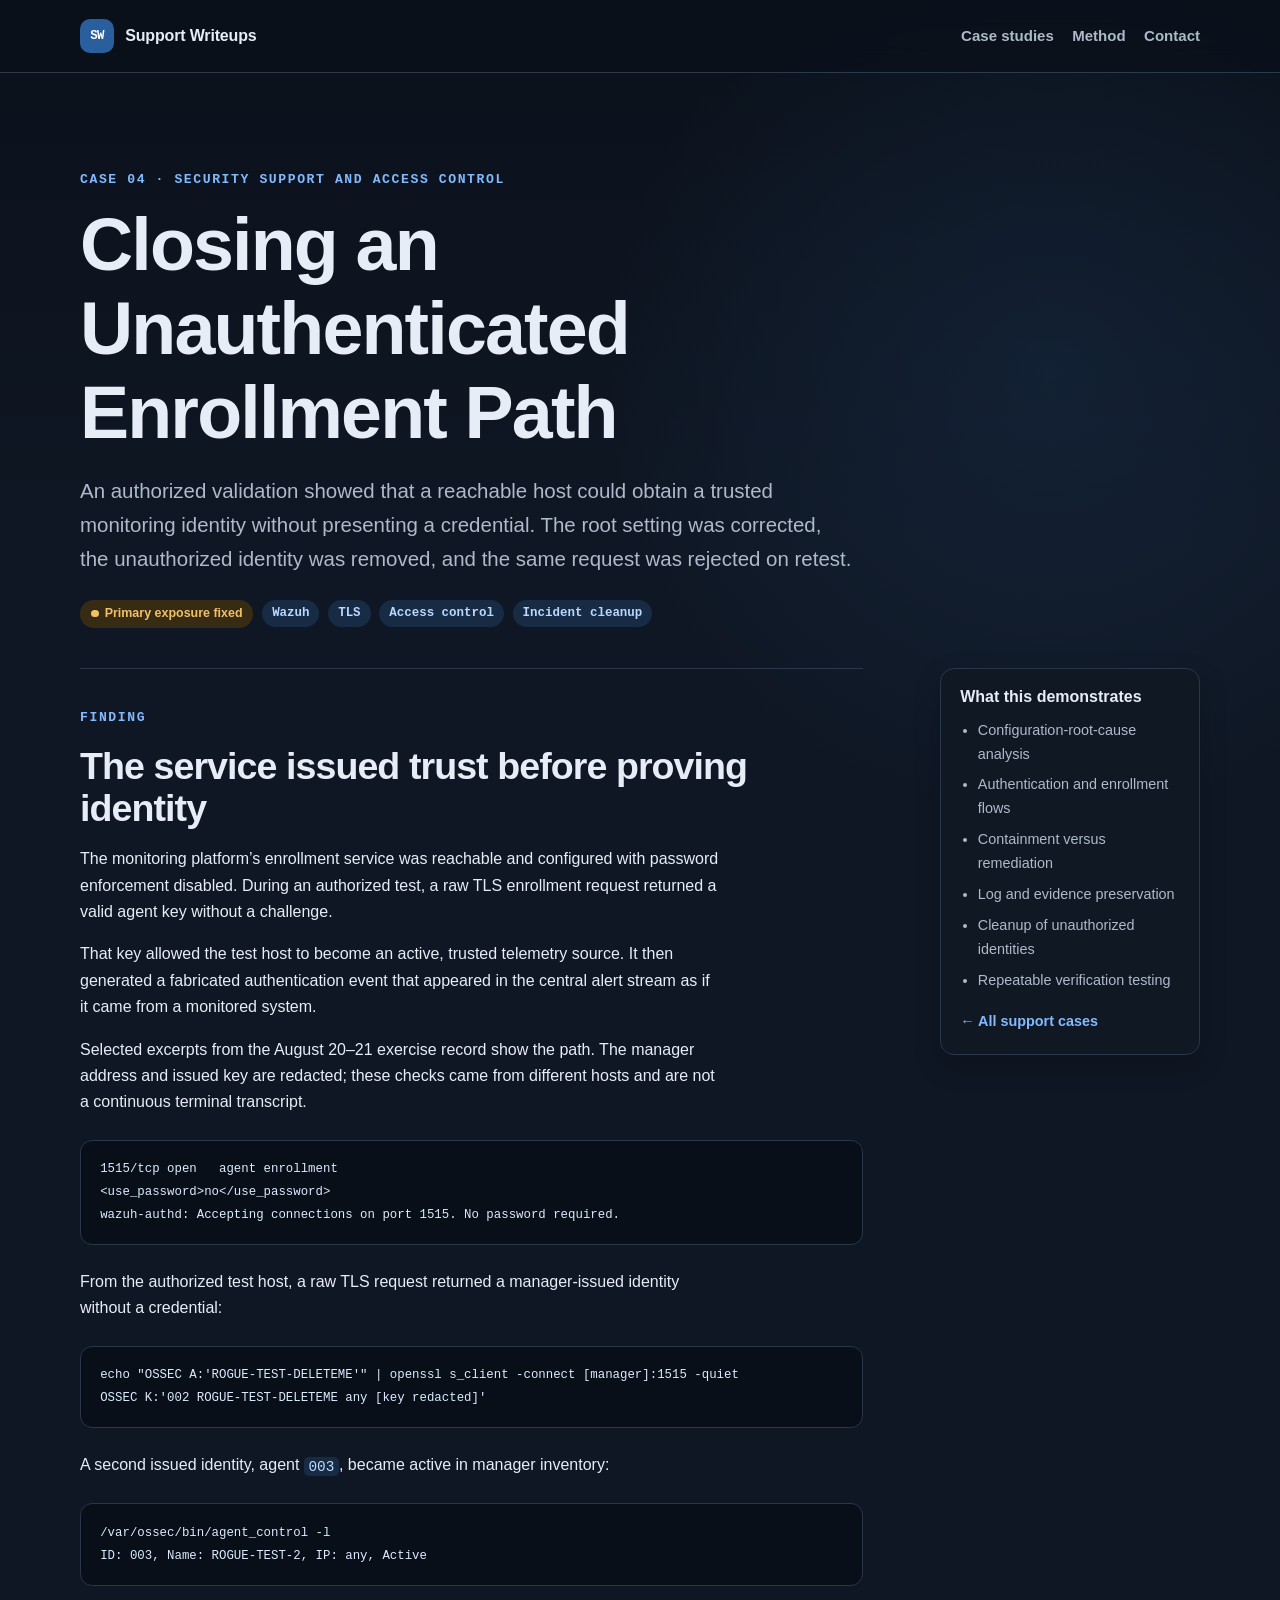
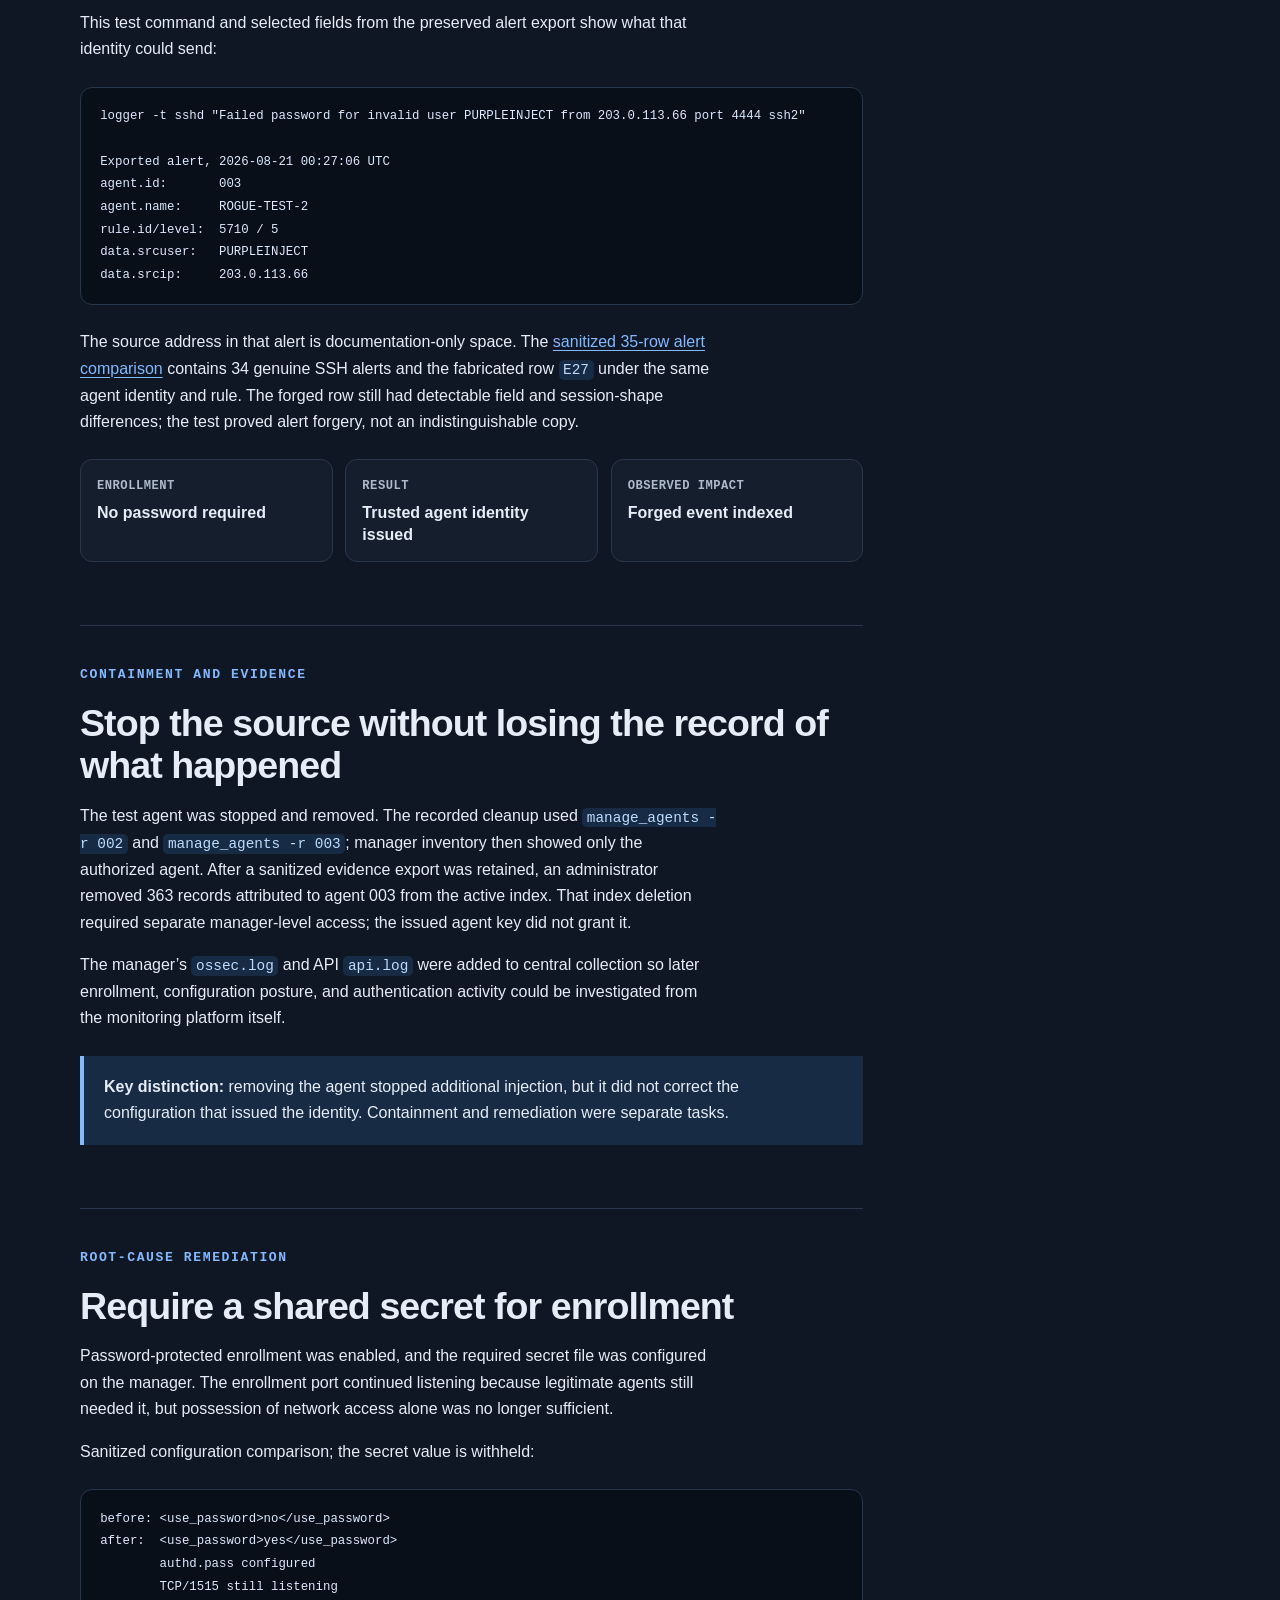
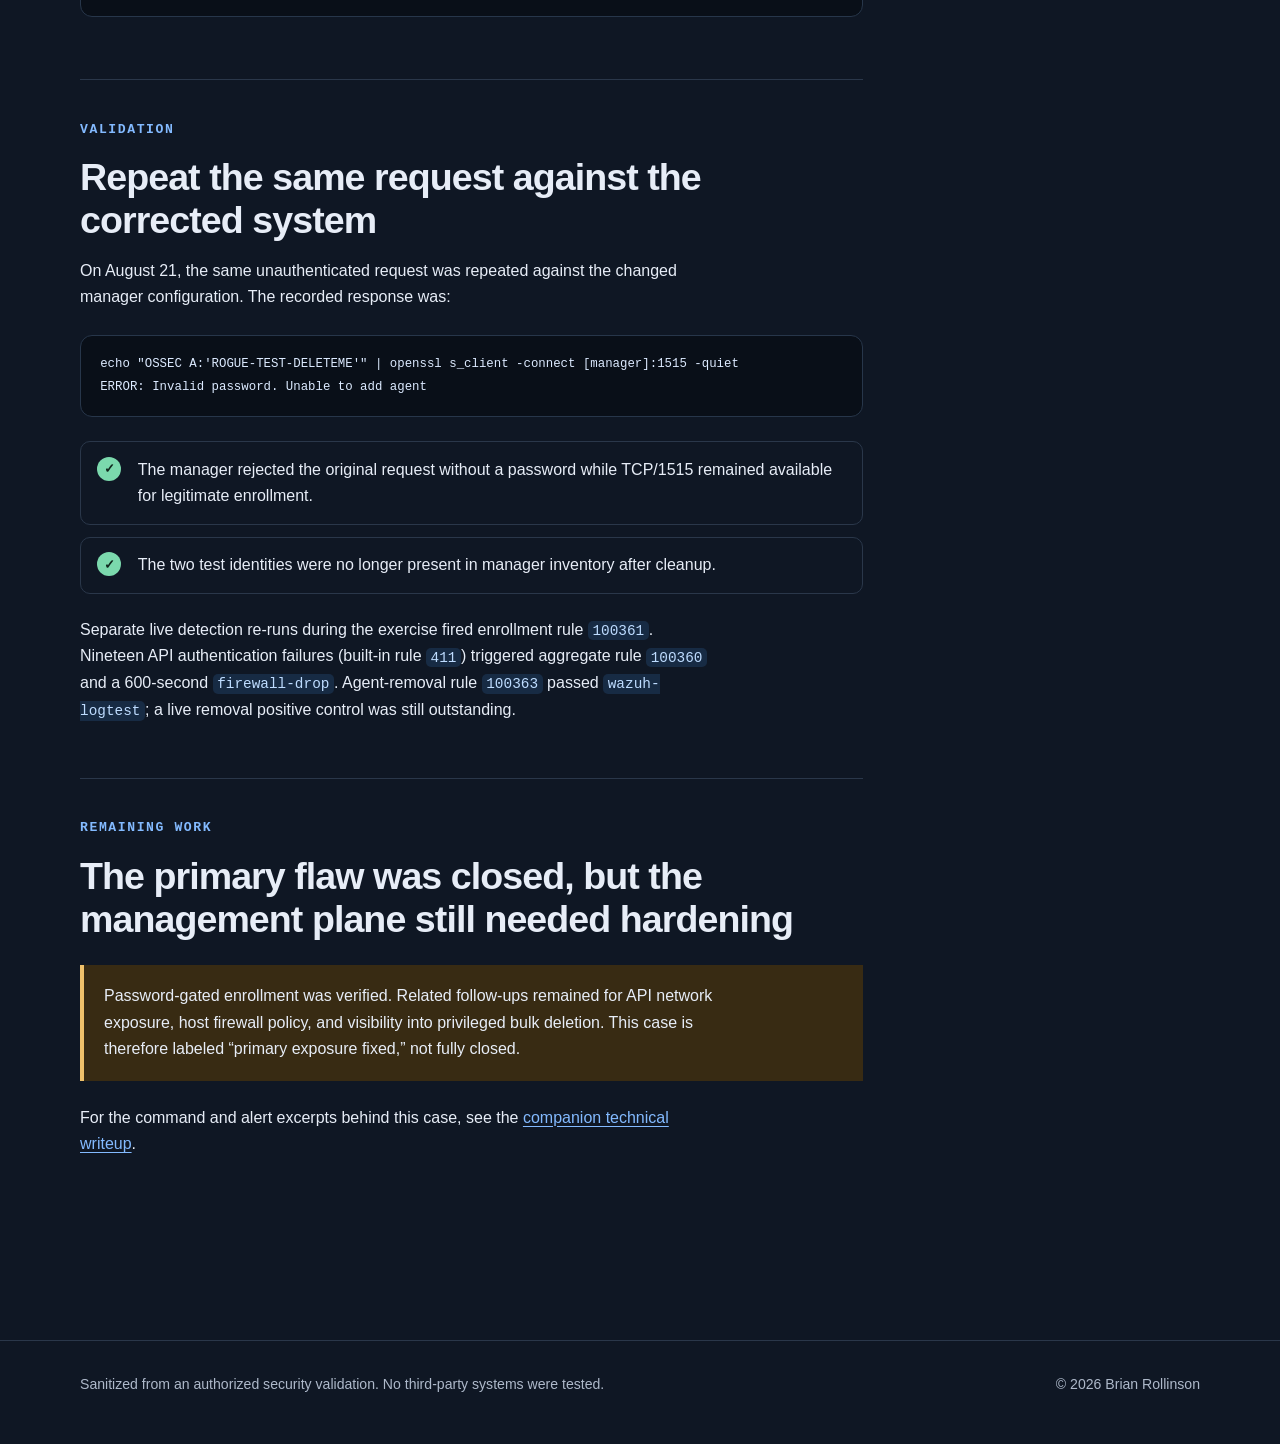
==== commit 6fedca9e: "Show source-backed agent enrollment workflow evidence" ====
--- a/agent-enrollment-remediation.html
+++ b/agent-enrollment-remediation.html
@@ -35,6 +35,26 @@
           <h2>The service issued trust before proving identity</h2>
           <p>The monitoring platform’s enrollment service was reachable and configured with password enforcement disabled. During an authorized test, a raw TLS enrollment request returned a valid agent key without a challenge.</p>
           <p>That key allowed the test host to become an active, trusted telemetry source. It then generated a fabricated authentication event that appeared in the central alert stream as if it came from a monitored system.</p>
+          <p>Selected excerpts from the August 20–21 exercise record show the path. The manager address and issued key are redacted; these checks came from different hosts and are not a continuous terminal transcript.</p>
+          <pre><code>1515/tcp open   agent enrollment
+&lt;use_password&gt;no&lt;/use_password&gt;
+wazuh-authd: Accepting connections on port 1515. No password required.</code></pre>
+          <p>From the authorized test host, a raw TLS request returned a manager-issued identity without a credential:</p>
+          <pre><code>echo "OSSEC A:'ROGUE-TEST-DELETEME'" | openssl s_client -connect [manager]:1515 -quiet
+OSSEC K:'002 ROGUE-TEST-DELETEME any [key redacted]'</code></pre>
+          <p>A second issued identity, agent <code>003</code>, became active in manager inventory:</p>
+          <pre><code>/var/ossec/bin/agent_control -l
+ID: 003, Name: ROGUE-TEST-2, IP: any, Active</code></pre>
+          <p>This test command and selected fields from the preserved alert export show what that identity could send:</p>
+          <pre><code>logger -t sshd "Failed password for invalid user PURPLEINJECT from 203.0.113.66 port 4444 ssh2"
+
+Exported alert, 2026-08-21 00:27:06 UTC
+agent.id:       003
+agent.name:     ROGUE-TEST-2
+rule.id/level:  5710 / 5
+data.srcuser:   PURPLEINJECT
+data.srcip:     203.0.113.66</code></pre>
+          <p>The source address in that alert is documentation-only space. The <a href="https://brianrolly.github.io/soc-lab-writeups/rogue-agent-event-comparison-sanitized.csv">sanitized 35-row alert comparison</a> contains 34 genuine SSH alerts and the fabricated row <code>E27</code> under the same agent identity and rule. The forged row still had detectable field and session-shape differences; the test proved alert forgery, not an indistinguishable copy.</p>
           <div class="fact-grid">
             <div class="fact"><span>Enrollment</span><strong>No password required</strong></div>
             <div class="fact"><span>Result</span><strong>Trusted agent identity issued</strong></div>
@@ -45,8 +65,8 @@
         <section>
           <p class="eyebrow">Containment and evidence</p>
           <h2>Stop the source without losing the record of what happened</h2>
-          <p>The unauthorized test agent was stopped and removed. The manager-side identities were deleted, and the injected records were removed from the active index after a sanitized evidence export was retained.</p>
-          <p>The service and manager logs were added to central collection so later enrollment, configuration posture, and removal activity could be investigated from the monitoring platform itself.</p>
+          <p>The test agent was stopped and removed. The recorded cleanup used <code>manage_agents -r 002</code> and <code>manage_agents -r 003</code>; manager inventory then showed only the authorized agent. After a sanitized evidence export was retained, an administrator removed 363 records attributed to agent 003 from the active index. That index deletion required separate manager-level access; the issued agent key did not grant it.</p>
+          <p>The manager’s <code>ossec.log</code> and API <code>api.log</code> were added to central collection so later enrollment, configuration posture, and authentication activity could be investigated from the monitoring platform itself.</p>
           <div class="callout"><p><strong>Key distinction:</strong> removing the agent stopped additional injection, but it did not correct the configuration that issued the identity. Containment and remediation were separate tasks.</p></div>
         </section>
 
@@ -54,20 +74,24 @@
           <p class="eyebrow">Root-cause remediation</p>
           <h2>Require a shared secret for enrollment</h2>
           <p>Password-protected enrollment was enabled, and the required secret file was configured on the manager. The enrollment port continued listening because legitimate agents still needed it, but possession of network access alone was no longer sufficient.</p>
-          <pre><code>before: enrollment reachable + password check disabled
-after:  enrollment reachable + shared-secret validation required</code></pre>
+          <p>Sanitized configuration comparison; the secret value is withheld:</p>
+          <pre><code>before: &lt;use_password&gt;no&lt;/use_password&gt;
+after:  &lt;use_password&gt;yes&lt;/use_password&gt;
+        authd.pass configured
+        TCP/1515 still listening</code></pre>
         </section>
 
         <section>
           <p class="eyebrow">Validation</p>
           <h2>Repeat the same request against the corrected system</h2>
-          <p>The exact unauthenticated enrollment method used during the validation was run again after the configuration change.</p>
+          <p>On August 21, the same unauthenticated request was repeated against the changed manager configuration. The recorded response was:</p>
+          <pre><code>echo "OSSEC A:'ROGUE-TEST-DELETEME'" | openssl s_client -connect [manager]:1515 -quiet
+ERROR: Invalid password. Unable to add agent</code></pre>
           <div class="result-list">
-            <div class="result"><span class="result-mark">✓</span><div>The manager rejected the request with an invalid-password error.</div></div>
-            <div class="result"><span class="result-mark">✓</span><div>The unauthorized test agents were no longer present in the manager inventory.</div></div>
-            <div class="result"><span class="result-mark">✓</span><div>Detection for enrollment and repeated API authentication attempts was re-tested against live events.</div></div>
-            <div class="result"><span class="result-mark">✓</span><div>An automated temporary network block was confirmed for repeated API authentication failures.</div></div>
+            <div class="result"><span class="result-mark">✓</span><div>The manager rejected the original request without a password while TCP/1515 remained available for legitimate enrollment.</div></div>
+            <div class="result"><span class="result-mark">✓</span><div>The two test identities were no longer present in manager inventory after cleanup.</div></div>
           </div>
+          <p>Separate live detection re-runs during the exercise fired enrollment rule <code>100361</code>. Nineteen API authentication failures (built-in rule <code>411</code>) triggered aggregate rule <code>100360</code> and a 600-second <code>firewall-drop</code>. Agent-removal rule <code>100363</code> passed <code>wazuh-logtest</code>; a live removal positive control was still outstanding.</p>
         </section>
 
         <section>
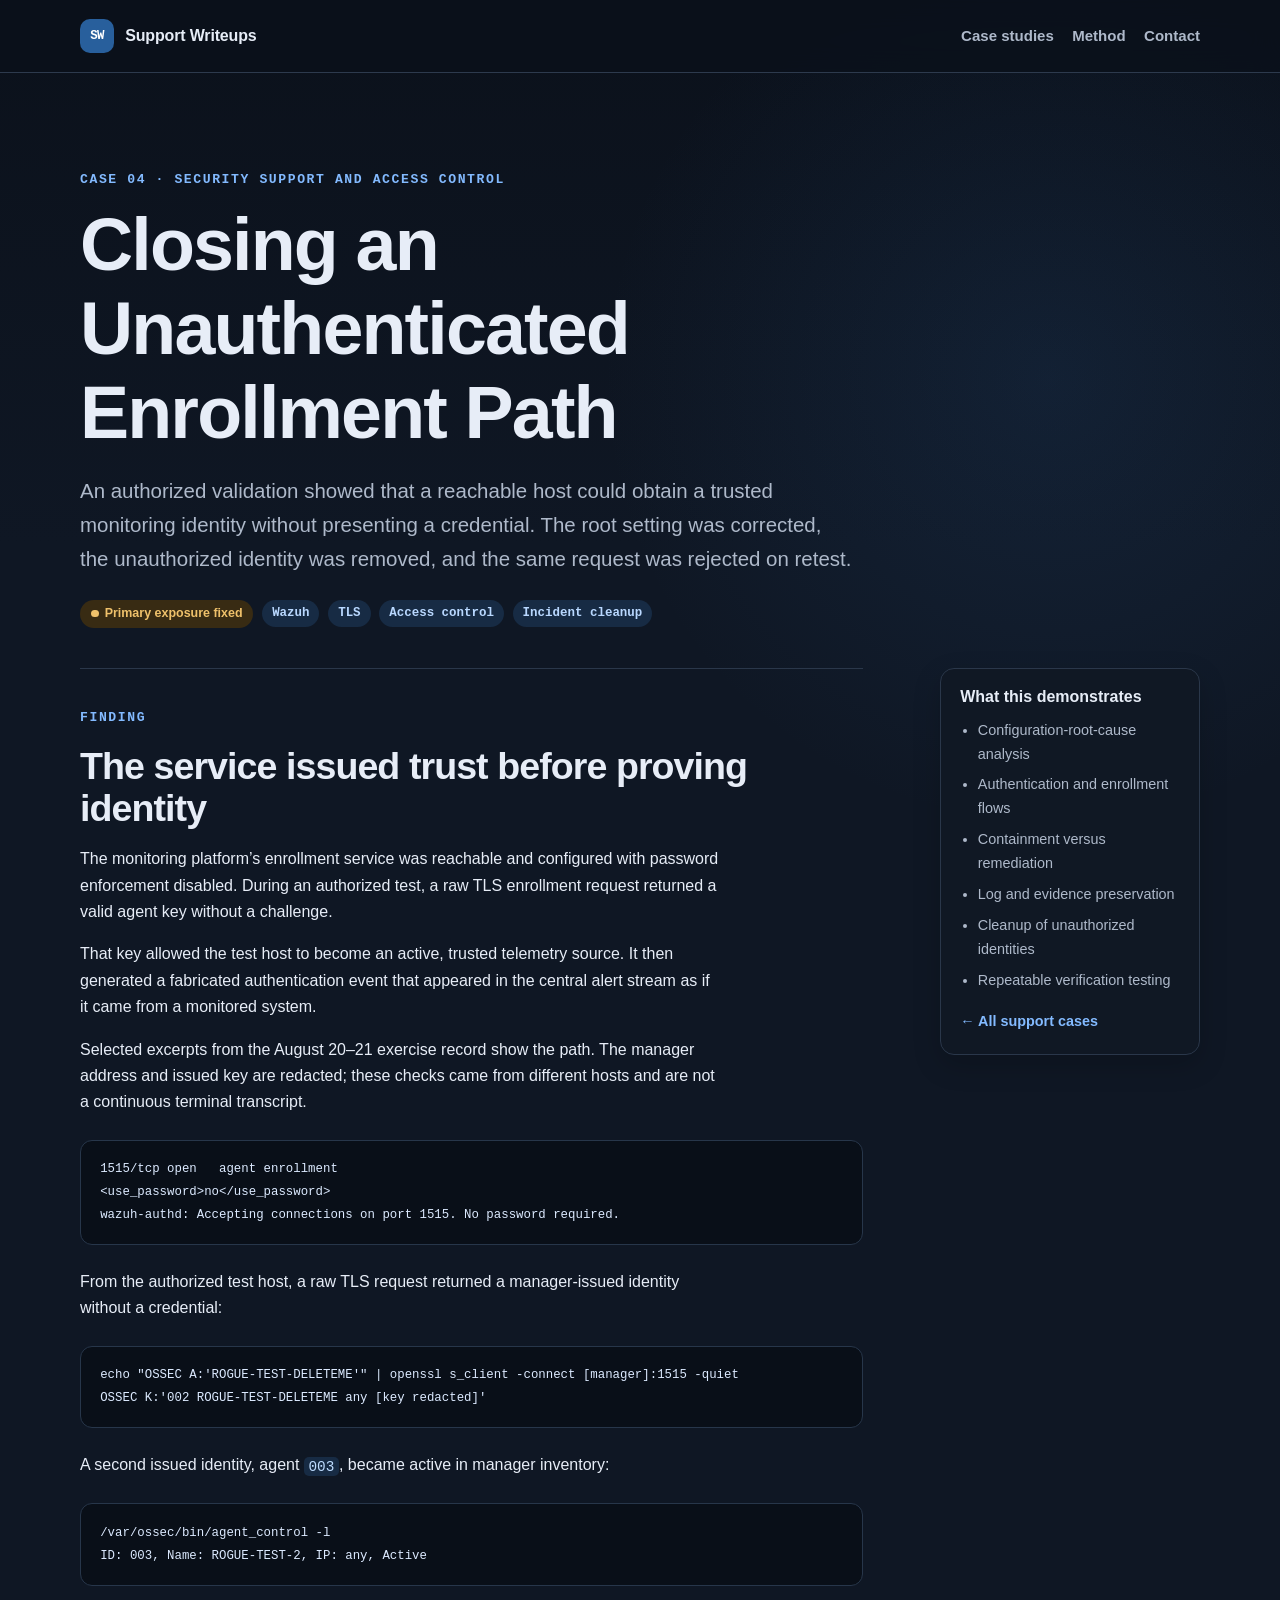
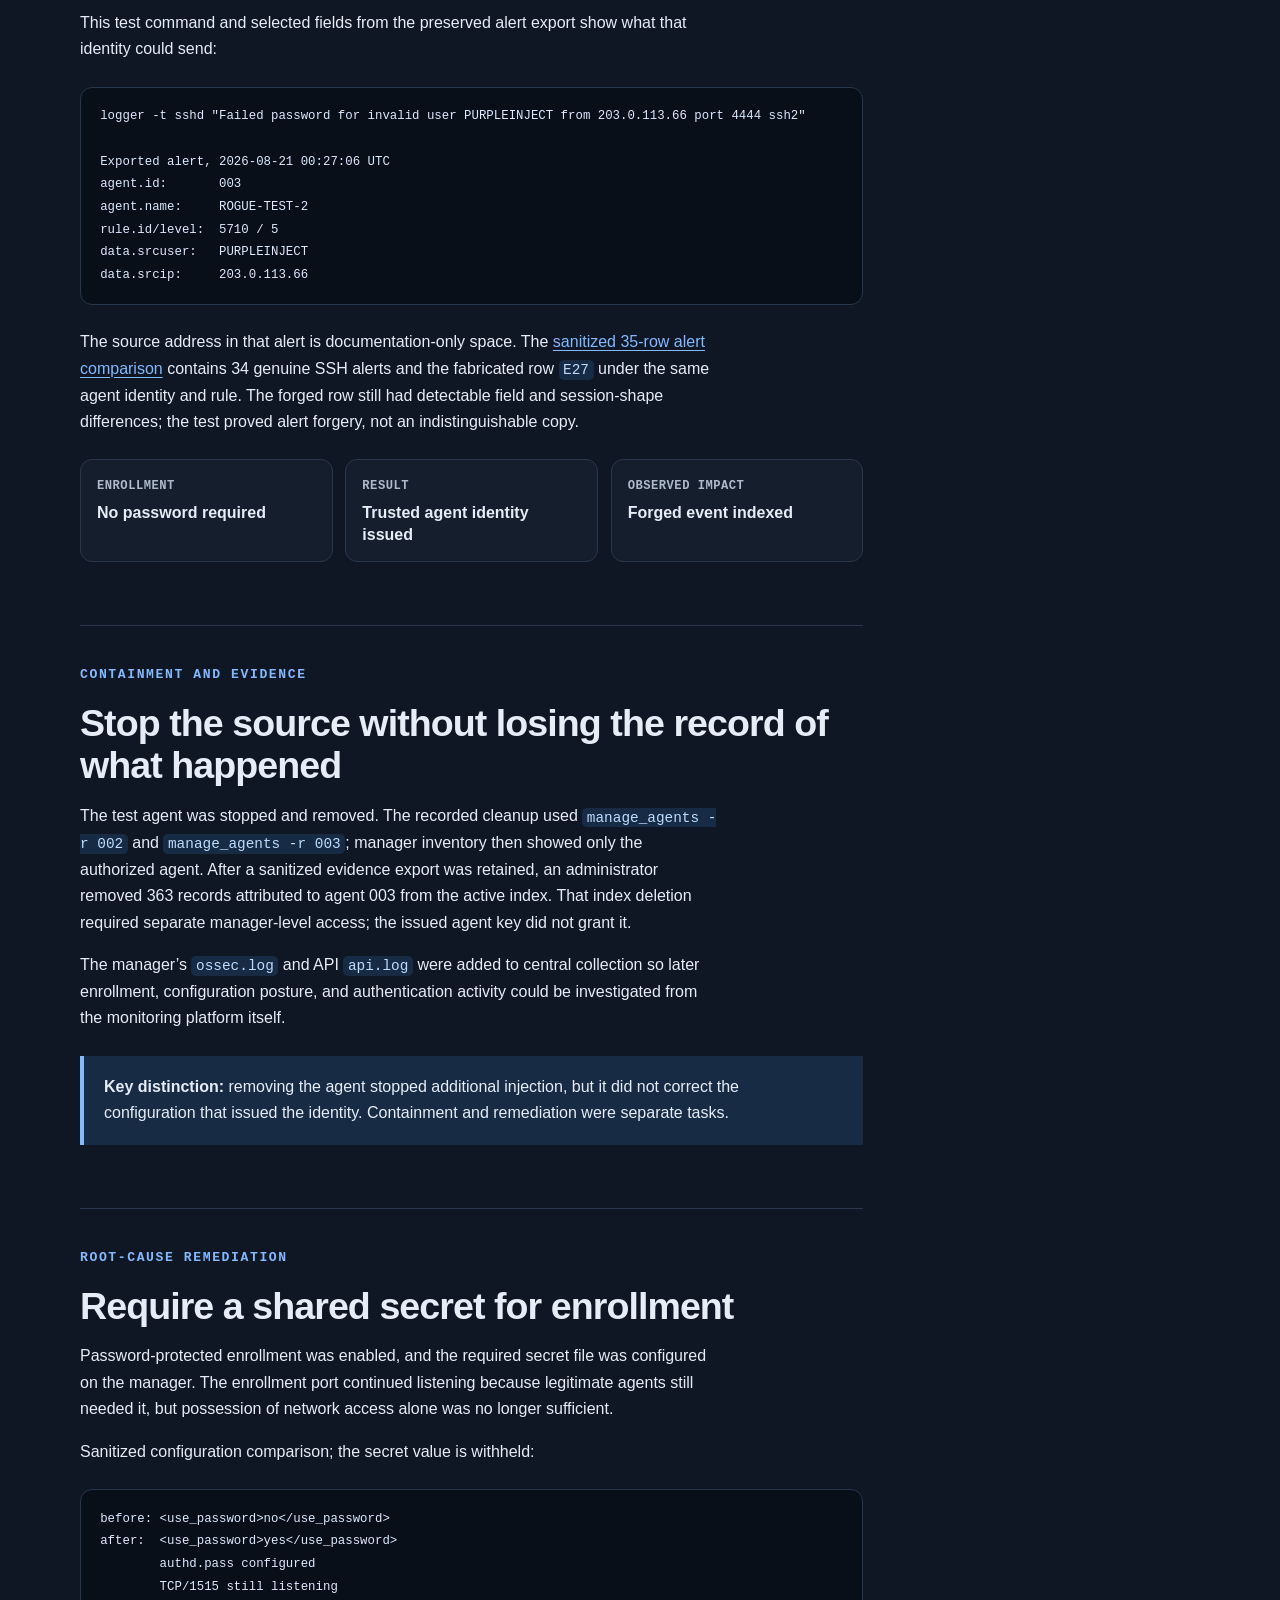
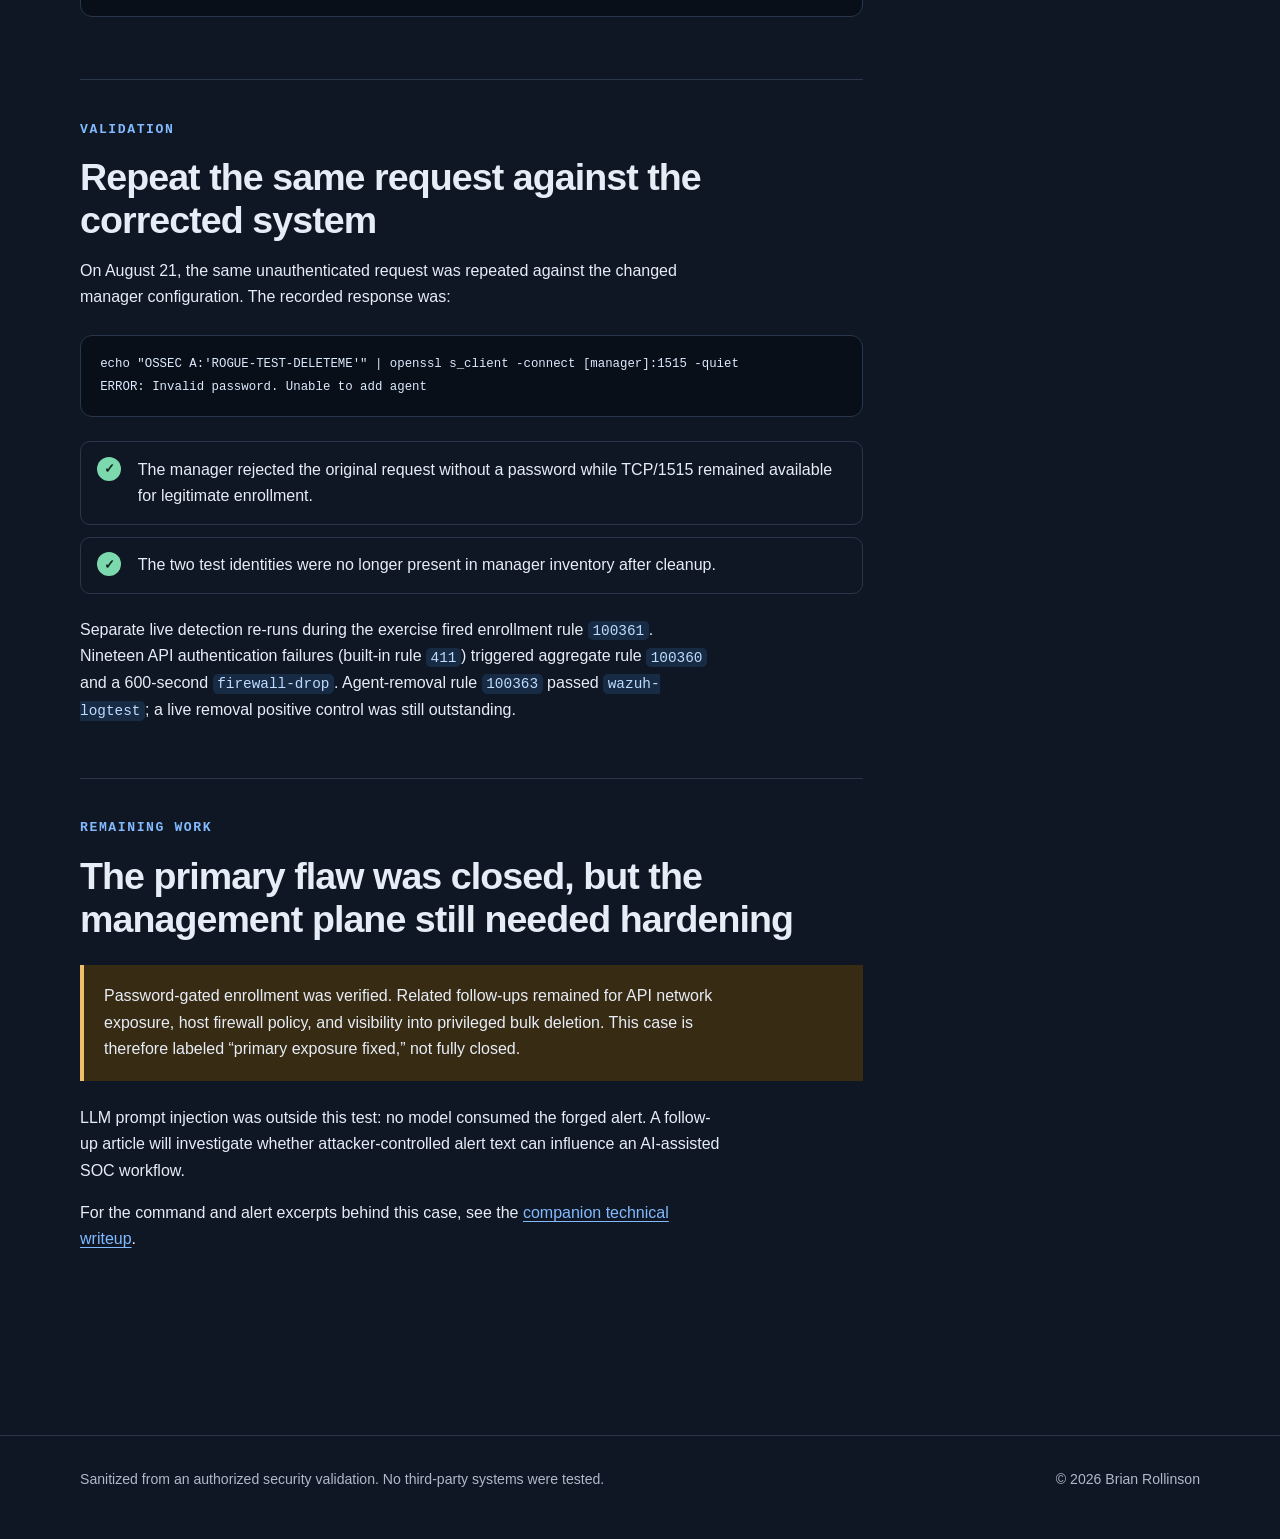
==== commit af22dc29: "Note untested LLM prompt injection follow-up" ====
--- a/agent-enrollment-remediation.html
+++ b/agent-enrollment-remediation.html
@@ -98,6 +98,7 @@
           <p class="eyebrow">Remaining work</p>
           <h2>The primary flaw was closed, but the management plane still needed hardening</h2>
           <div class="callout warning"><p>Password-gated enrollment was verified. Related follow-ups remained for API network exposure, host firewall policy, and visibility into privileged bulk deletion. This case is therefore labeled “primary exposure fixed,” not fully closed.</p></div>
+          <p>LLM prompt injection was outside this test: no model consumed the forged alert. A follow-up article will investigate whether attacker-controlled alert text can influence an AI-assisted SOC workflow.</p>
           <p>For the command and alert excerpts behind this case, see the <a href="https://brianrolly.github.io/soc-lab-writeups/rogue-agent-log-injection.html">companion technical writeup</a>.</p>
         </section>
       </article>
